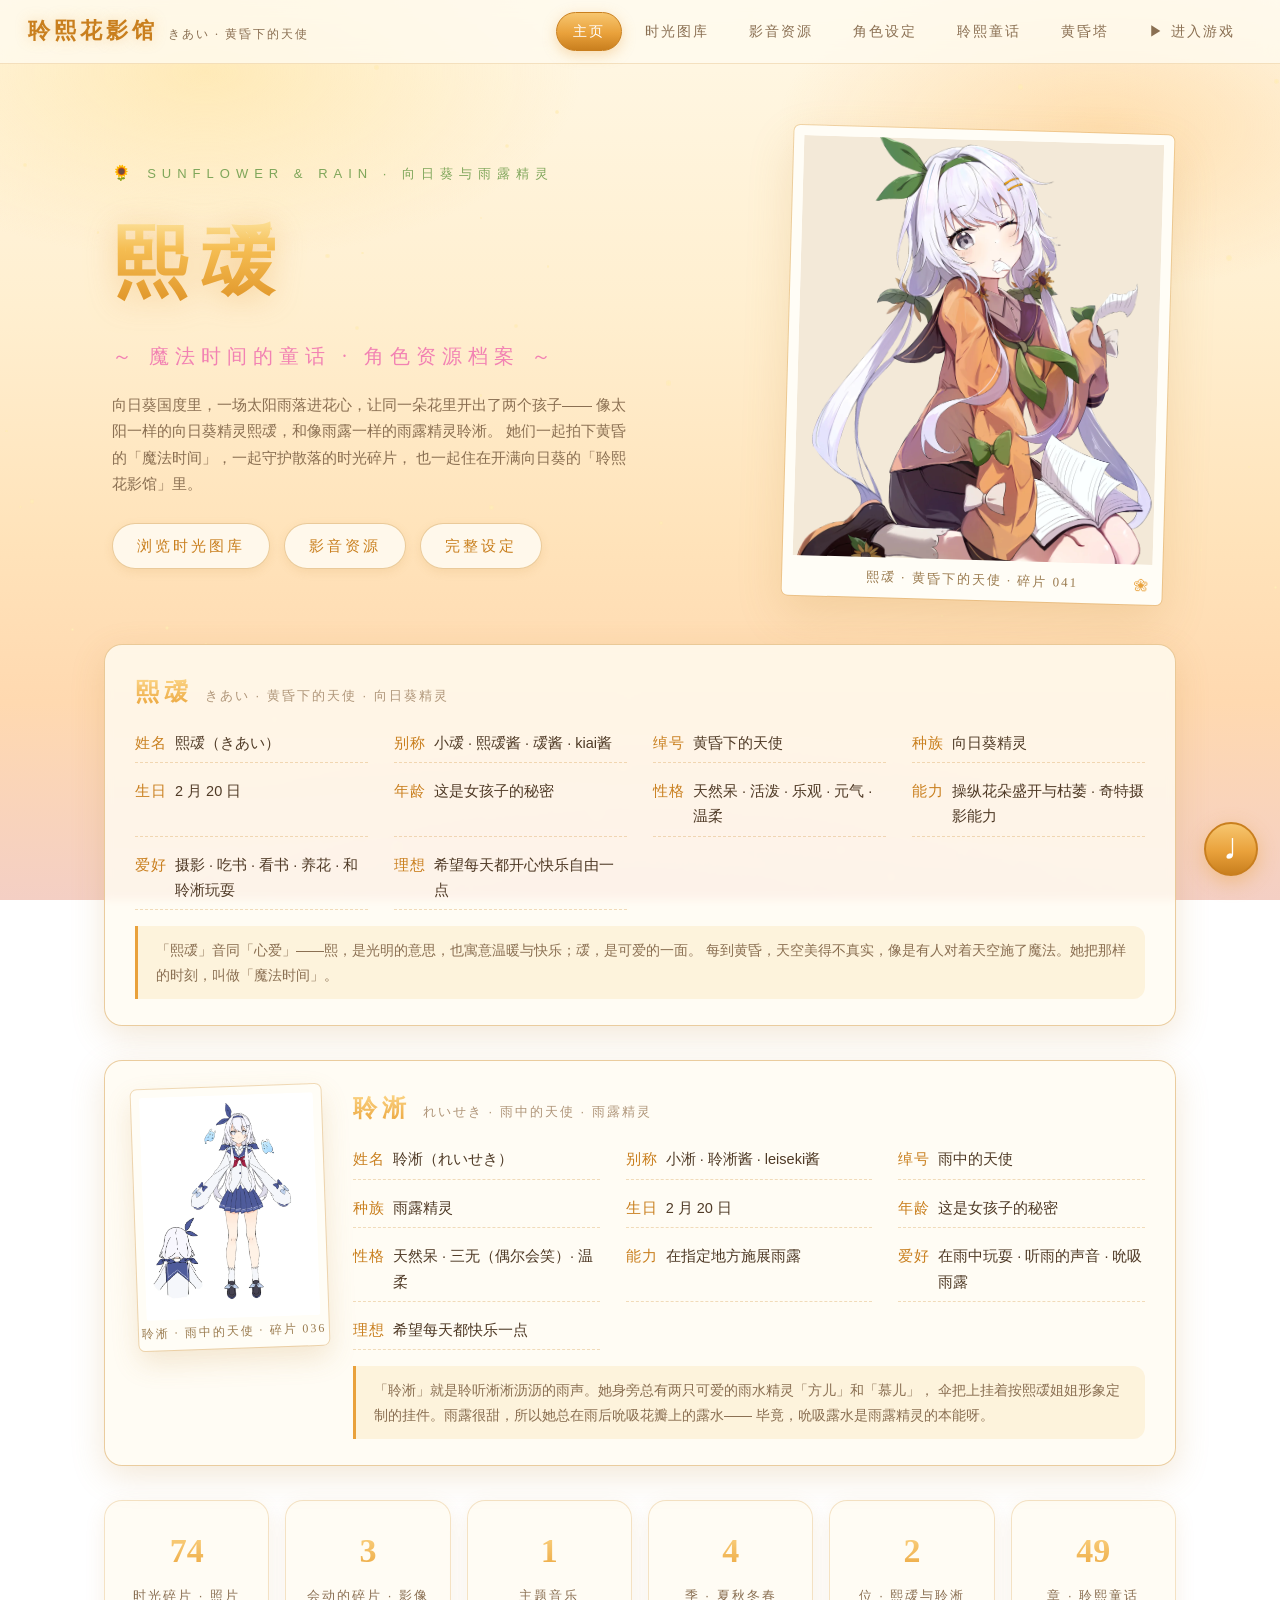
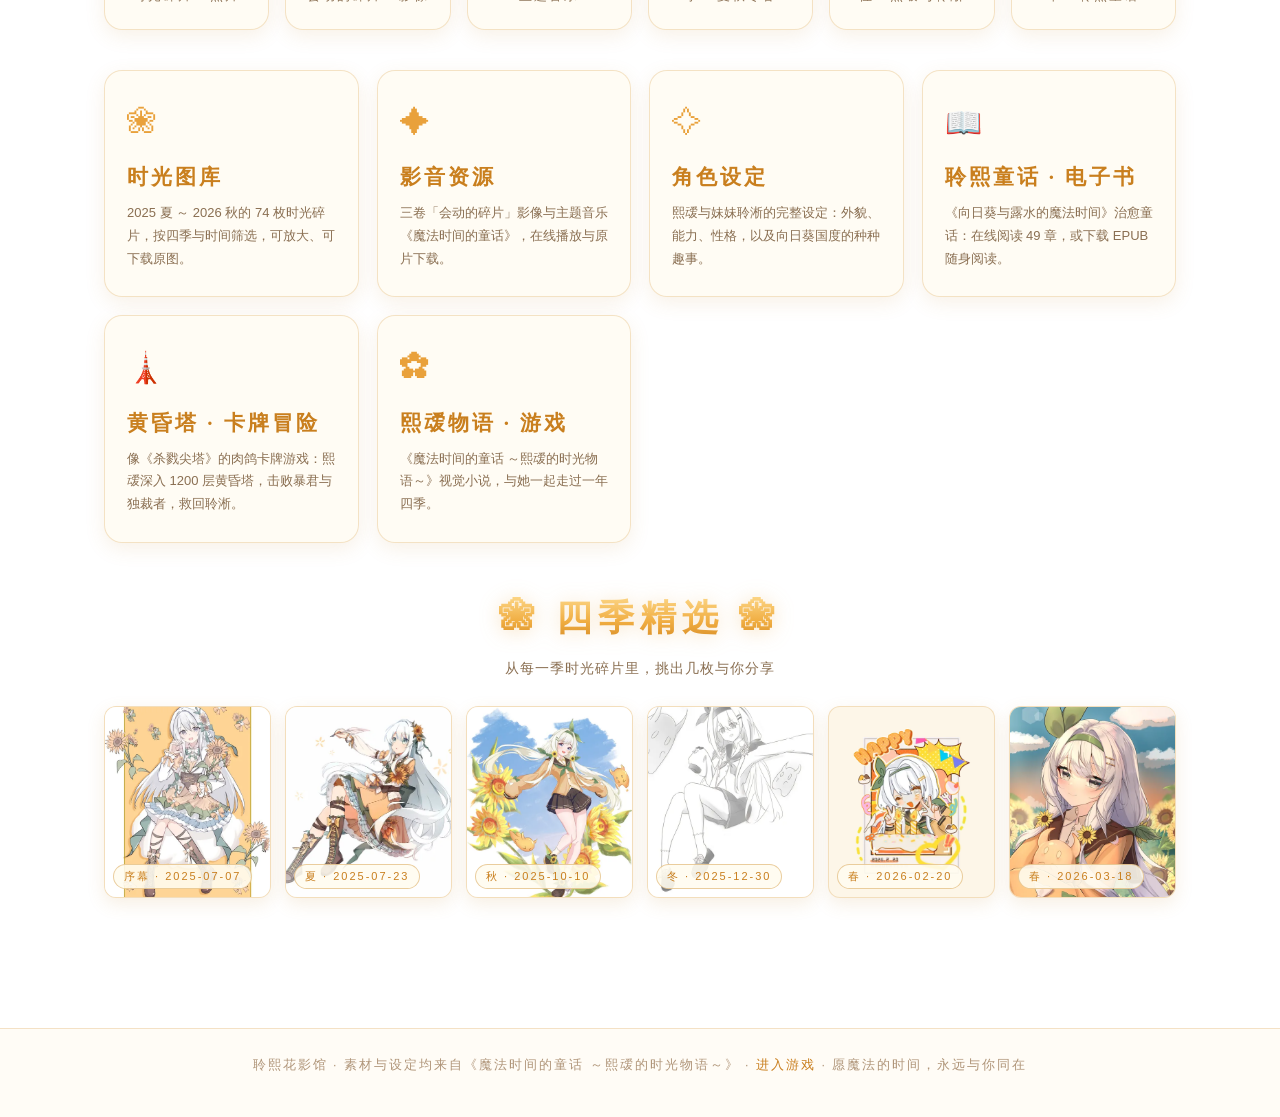
==== index.html @ dcd4e045 "聆熙花影馆 · 熙叆角色资源站（全量部署）" ====
<!DOCTYPE html>
<html lang="zh-CN">
<head>
<meta charset="UTF-8">
<meta name="viewport" content="width=device-width, initial-scale=1.0">
<title>聆熙花影馆 · 熙叆角色资源站</title>
<meta name="description" content="向日葵精灵「熙叆」的角色资源档案站：四季时光碎片图库、会动的碎片影像、主题音乐与完整角色设定。">
<link rel="stylesheet" href="css/style.css">
<script src="js/music.js"></script>
<meta name="keywords" content="熙叆,聆淅,向日葵精灵,雨露精灵,聆熙童话,魔法时间的童话,黄昏下的天使,雨中的天使,角色资源站,电子书">
<meta property="og:type" content="website">
<meta property="og:site_name" content="聆熙花影馆 · 熙叆角色资源站">
<meta property="og:title" content="聆熙花影馆 · 熙叆角色资源站 - 向日葵精灵的四季时光">
<meta property="og:description" content="向日葵精灵熙叆与雨露精灵聆淅的角色资源站：74枚时光碎片图库、会动的碎片影像、主题音乐、角色设定与《聆熙童话》电子书在线阅读。">
<meta property="og:image" content="preview/009.webp">
<meta name="theme-color" content="#e9a13b">
<link rel="icon" href="favicon.png" type="image/png">
<link rel="apple-touch-icon" href="apple-touch-icon.png">
<script type="application/ld+json">
{"@context":"https://schema.org","@type":"WebSite","name":"聆熙花影馆 · 熙叆角色资源站","description":"向日葵精灵熙叆与雨露精灵聆淅的角色资源站：74枚时光碎片图库、会动的碎片影像、主题音乐、角色设定与《聆熙童话》电子书在线阅读。","url":"https://bannianhua.github.io"}
</script>
</head>
<body>
<div id="stars"></div>

<header class="site-nav">
  <a class="brand" href="index.html">
    <span class="brand-name">聆熙花影馆</span>
    <span class="brand-sub">きあい · 黄昏下的天使</span>
  </a>
  <nav class="menu">
    <a href="index.html">主页</a>
    <a href="gallery.html">时光图库</a>
    <a href="media.html">影音资源</a>
    <a href="about.html">角色设定</a>
    <a href="read.html">聆熙童话</a>
    <a href="tower/index.html">黄昏塔</a>
    <a href="game/index.html" target="_blank" rel="noopener">▶ 进入游戏</a>
  </nav>
</header>

<main>
  <!-- ======== Hero ======== -->
  <section class="hero">
    <div class="hero-text">
      <p class="kicker">SUNFLOWER &amp; RAIN · 向日葵与雨露精灵</p>
      <h1>熙叆</h1>
      <p class="hero-sub">～ 魔法时间的童话 · 角色资源档案 ～</p>
      <p class="hero-desc">
        向日葵国度里，一场太阳雨落进花心，让同一朵花里开出了两个孩子——
        像太阳一样的向日葵精灵熙叆，和像雨露一样的雨露精灵聆淅。
        她们一起拍下黄昏的「魔法时间」，一起守护散落的时光碎片，
        也一起住在开满向日葵的「聆熙花影馆」里。
      </p>
      <div class="hero-actions">
        <a class="btn" href="gallery.html">浏览时光图库</a>
        <a class="btn" href="media.html">影音资源</a>
        <a class="btn" href="about.html">完整设定</a>
      </div>
    </div>
    <div class="hero-art">
      <figure class="frame">
        <img src="preview/041.webp" alt="熙叆 · 时光碎片 041" loading="eager">
        <figcaption>熙叆 · 黄昏下的天使 · 碎片 041</figcaption>
      </figure>
    </div>
  </section>

  <!-- ======== 角色资料卡：熙叆 ======== -->
  <section class="profile-card">
    <div class="card-head">
      <h3>熙叆</h3>
      <span>きあい · 黄昏下的天使 · 向日葵精灵</span>
    </div>
    <div class="profile-grid">
      <div class="row"><span class="k">姓名</span><span class="v">熙叆（きあい）</span></div>
      <div class="row"><span class="k">别称</span><span class="v">小叆 · 熙叆酱 · 叆酱 · kiai酱</span></div>
      <div class="row"><span class="k">绰号</span><span class="v">黄昏下的天使</span></div>
      <div class="row"><span class="k">种族</span><span class="v">向日葵精灵</span></div>
      <div class="row"><span class="k">生日</span><span class="v">2 月 20 日</span></div>
      <div class="row"><span class="k">年龄</span><span class="v">这是女孩子的秘密</span></div>
      <div class="row"><span class="k">性格</span><span class="v">天然呆 · 活泼 · 乐观 · 元气 · 温柔</span></div>
      <div class="row"><span class="k">能力</span><span class="v">操纵花朵盛开与枯萎 · 奇特摄影能力</span></div>
      <div class="row"><span class="k">爱好</span><span class="v">摄影 · 吃书 · 看书 · 养花 · 和聆淅玩耍</span></div>
      <div class="row"><span class="k">理想</span><span class="v">希望每天都开心快乐自由一点</span></div>
    </div>
    <p class="profile-quote">
      「熙叆」音同「心爱」——熙，是光明的意思，也寓意温暖与快乐；叆，是可爱的一面。
      每到黄昏，天空美得不真实，像是有人对着天空施了魔法。她把那样的时刻，叫做「魔法时间」。
    </p>
  </section>

  <!-- ======== 角色资料卡：聆淅 ======== -->
  <section class="profile-card with-photo">
    <div class="pc-photo">
      <figure class="mini-frame">
        <img src="preview/036.webp" alt="聆淅 · 时光碎片 036" loading="lazy">
        <figcaption>聆淅 · 雨中的天使 · 碎片 036</figcaption>
      </figure>
    </div>
    <div class="pc-body">
      <div class="card-head">
        <h3>聆淅</h3>
        <span>れいせき · 雨中的天使 · 雨露精灵</span>
      </div>
    <div class="profile-grid">
      <div class="row"><span class="k">姓名</span><span class="v">聆淅（れいせき）</span></div>
      <div class="row"><span class="k">别称</span><span class="v">小淅 · 聆淅酱 · leiseki酱</span></div>
      <div class="row"><span class="k">绰号</span><span class="v">雨中的天使</span></div>
      <div class="row"><span class="k">种族</span><span class="v">雨露精灵</span></div>
      <div class="row"><span class="k">生日</span><span class="v">2 月 20 日</span></div>
      <div class="row"><span class="k">年龄</span><span class="v">这是女孩子的秘密</span></div>
      <div class="row"><span class="k">性格</span><span class="v">天然呆 · 三无（偶尔会笑）· 温柔</span></div>
      <div class="row"><span class="k">能力</span><span class="v">在指定地方施展雨露</span></div>
      <div class="row"><span class="k">爱好</span><span class="v">在雨中玩耍 · 听雨的声音 · 吮吸雨露</span></div>
      <div class="row"><span class="k">理想</span><span class="v">希望每天都快乐一点</span></div>
    </div>
    <p class="profile-quote">
      「聆淅」就是聆听淅淅沥沥的雨声。她身旁总有两只可爱的雨水精灵「方儿」和「慕儿」，
      伞把上挂着按熙叆姐姐形象定制的挂件。雨露很甜，所以她总在雨后吮吸花瓣上的露水——
      毕竟，吮吸露水是雨露精灵的本能呀。
    </p>
    </div>
  </section>

  <!-- ======== 统计 ======== -->
  <section class="stats">
    <div class="stat"><b>74</b><span>时光碎片 · 照片</span></div>
    <div class="stat"><b>3</b><span>会动的碎片 · 影像</span></div>
    <div class="stat"><b>1</b><span>主题音乐</span></div>
    <div class="stat"><b>4</b><span>季 · 夏秋冬春</span></div>
    <div class="stat"><b>2</b><span>位 · 熙叆与聆淅</span></div>
    <div class="stat"><b>49</b><span>章 · 聆熙童话</span></div>
  </section>

  <!-- ======== 入口 ======== -->
  <section class="entry-grid">
    <a class="entry-card" href="gallery.html">
      <div class="ico">❀</div>
      <h3>时光图库</h3>
      <p>2025 夏 ～ 2026 秋的 74 枚时光碎片，按四季与时间筛选，可放大、可下载原图。</p>
    </a>
    <a class="entry-card" href="media.html">
      <div class="ico">✦</div>
      <h3>影音资源</h3>
      <p>三卷「会动的碎片」影像与主题音乐《魔法时间的童话》，在线播放与原片下载。</p>
    </a>
    <a class="entry-card" href="about.html">
      <div class="ico">✧</div>
      <h3>角色设定</h3>
      <p>熙叆与妹妹聆淅的完整设定：外貌、能力、性格，以及向日葵国度的种种趣事。</p>
    </a>
    <a class="entry-card" href="read.html">
      <div class="ico">📖</div>
      <h3>聆熙童话 · 电子书</h3>
      <p>《向日葵与露水的魔法时间》治愈童话：在线阅读 49 章，或下载 EPUB 随身阅读。</p>
    </a>
    <a class="entry-card" href="tower/index.html">
      <div class="ico">🗼</div>
      <h3>黄昏塔 · 卡牌冒险</h3>
      <p>像《杀戮尖塔》的肉鸽卡牌游戏：熙叆深入 1200 层黄昏塔，击败暴君与独裁者，救回聆淅。</p>
    </a>
    <a class="entry-card" href="game/index.html" target="_blank" rel="noopener">
      <div class="ico">✿</div>
      <h3>熙叆物语 · 游戏</h3>
      <p>《魔法时间的童话 ～熙叆的时光物语～》视觉小说，与她一起走过一年四季。</p>
    </a>
  </section>

  <!-- ======== 精选记忆 ======== -->
  <h2 class="section-title">四季精选</h2>
  <p class="section-sub">从每一季时光碎片里，挑出几枚与你分享</p>
  <div class="feature-grid" id="featured"></div>
</main>

<footer>
  聆熙花影馆 · 素材与设定均来自《魔法时间的童话 ～熙叆的时光物语～》 ·
  <a href="game/index.html" target="_blank" rel="noopener">进入游戏</a> · 愿魔法的时间，永远与你同在
</footer>

<script src="js/site.js"></script>
<script src="js/photos.js"></script>
<script>
(function () {
  // 各季节代表碎片：序幕 / 夏 / 秋 / 冬 / 春(生日) / 春
  var picks = [1, 9, 16, 34, 43, 50];
  var host = document.getElementById('featured');
  var html = '';
  picks.forEach(function (id) {
    var p = window.PHOTOS.find(function (x) { return x.id === id; });
    if (!p) return;
    html +=
      '<div class="feature-item" data-id="' + p.id + '" title="时光碎片 ' +
      String(p.id).padStart(3, '0') + ' · ' + p.date + ' · ' + p.seasonName + '">' +
      '<img src="' + p.thumb + '" alt="时光碎片 ' + p.id + '" loading="lazy">' +
      '<span class="tag">' + p.seasonName + ' · ' + p.date + '</span></div>';
  });
  host.innerHTML = html;
  // 点击跳转图库并定位到该碎片
  host.addEventListener('click', function (e) {
    var item = e.target.closest('.feature-item');
    if (item) location.href = 'gallery.html#p' + item.dataset.id;
  });
})();
</script>
</body>
</html>
---- css/style.css ----
/* ============================================================
   熙叆角色资源站 · 样式 v2 ——「黄昏魔法时间 · 向日葵」风
   依据角色设定（向日葵精灵 / 暖黄水手服 / 绿色发带 / 黄昏魔法时间）
   与素材照片色调（暖米色 · 明亮 · 低饱和）重新设计：
   奶油米白底 + 向日葵金 + 黄昏柔粉 + 叶绿点缀
   ============================================================ */

:root {
  --gold: #e9a13b;          /* 向日葵金 */
  --gold-deep: #c97f1e;     /* 深金 */
  --gold-soft: #f5c56f;     /* 浅金 */
  --pink: #f282b3;          /* 黄昏柔粉 */
  --leaf: #7fa65a;          /* 叶绿（呼应绿色发带） */
  --ink: #4f3a26;           /* 暖棕墨色 */
  --ink-dim: #8a6f52;       /* 次级文字 */
  --ink-faint: #b0967a;     /* 弱文字 */
  --card: #fffdf7;          /* 卡片奶油底 */
  --card-soft: rgba(255, 252, 242, 0.82);
  --line: rgba(214, 158, 74, 0.5);        /* 金色描边 */
  --line-soft: rgba(214, 158, 74, 0.28);  /* 弱描边 */
  --shadow-warm: rgba(196, 140, 60, 0.20);
  --bg: linear-gradient(180deg,
        #fff8e6 0%, #ffefd0 34%, #ffe3ba 60%, #ffd9b0 78%, #f4cfc4 100%);
}

* { margin: 0; padding: 0; box-sizing: border-box; }

html { scroll-behavior: smooth; }

body {
  min-height: 100vh;
  background: var(--bg);
  background-attachment: fixed;
  color: var(--ink);
  font-family: "Microsoft YaHei", "PingFang SC", "Hiragino Sans GB", sans-serif;
  line-height: 1.75;
}

/* ---------- 黄昏光晕 + 飘落的花瓣与光尘 ---------- */
body::before {
  content: '';
  position: fixed; inset: 0; z-index: 0; pointer-events: none;
  background:
    radial-gradient(ellipse 42% 30% at 16% 8%, rgba(255, 224, 150, 0.55), transparent 70%),
    radial-gradient(ellipse 36% 26% at 86% 14%, rgba(255, 196, 120, 0.45), transparent 70%),
    radial-gradient(ellipse 55% 34% at 50% 104%, rgba(244, 180, 200, 0.35), transparent 72%);
}
#stars {
  position: fixed; inset: 0; z-index: 1; pointer-events: none;
  overflow: hidden;
}
/* 光尘：黄昏里漂浮的细小金色光点 */
#stars .dust {
  position: absolute;
  border-radius: 50%;
  background: radial-gradient(circle, #ffedb8, rgba(255, 214, 130, 0.1));
  animation: dustFloat var(--dur, 12s) ease-in-out infinite;
}
@keyframes dustFloat {
  0%, 100% { transform: translateY(0) scale(1); opacity: 0.15; }
  50%      { transform: translateY(-70px) scale(1.25); opacity: 0.75; }
}
/* 花瓣：飘落的向日葵花瓣 */
#stars .petal {
  position: absolute;
  top: -24px;
  width: 13px; height: 20px;
  border-radius: 62% 38% 58% 42%;
  background: linear-gradient(135deg, #ffdd85 10%, #f5b845 60%, #e89c2e 100%);
  box-shadow: inset -2px -2px 4px rgba(190, 120, 30, 0.35);
  opacity: 0.9;
  animation: petalFall var(--dur, 13s) linear infinite;
}
@keyframes petalFall {
  0%   { transform: translate(0, -4vh) rotate(0deg); }
  25%  { transform: translate(16px, 26vh) rotate(95deg); }
  50%  { transform: translate(-12px, 52vh) rotate(185deg); }
  75%  { transform: translate(14px, 78vh) rotate(275deg); }
  100% { transform: translate(0, 106vh) rotate(360deg); }
}

/* ---------- 顶栏导航 ---------- */
header.site-nav {
  position: sticky; top: 0; z-index: 50;
  display: flex; align-items: center; justify-content: space-between;
  padding: 12px 28px;
  background: rgba(255, 250, 238, 0.82);
  backdrop-filter: blur(10px);
  border-bottom: 1px solid var(--line-soft);
}
.brand {
  display: flex; align-items: baseline; gap: 10px;
  font-family: "STKaiti", "KaiTi", "SimSun", serif;
  text-decoration: none;
}
.brand .brand-name {
  font-size: 22px; font-weight: 700; letter-spacing: 4px;
  color: var(--gold-deep);
  text-shadow: 0 0 14px rgba(233, 161, 59, 0.35);
}
.brand .brand-sub { font-size: 12px; color: var(--ink-dim); letter-spacing: 2px; }
nav.menu { display: flex; gap: 6px; flex-wrap: wrap; }
nav.menu a {
  padding: 6px 16px;
  font-size: 14px; letter-spacing: 2px;
  color: var(--ink-dim);
  text-decoration: none;
  border: 1px solid transparent;
  border-radius: 999px;
  transition: all 0.18s ease;
}
nav.menu a:hover { color: var(--gold-deep); border-color: var(--line); }
nav.menu a.active {
  color: #fff;
  background: linear-gradient(180deg, #f7c66f, var(--gold) 55%, var(--gold-deep));
  border-color: var(--gold-deep);
  box-shadow: 0 4px 14px rgba(233, 161, 59, 0.35);
}

/* ---------- 通用容器 ---------- */
main {
  position: relative; z-index: 5;
  max-width: 1120px;
  margin: 0 auto;
  padding: 36px 24px 90px;
}
.section-title {
  font-family: "STKaiti", "KaiTi", "SimSun", serif;
  font-size: clamp(26px, 4vw, 36px);
  font-weight: 700;
  letter-spacing: 6px;
  text-align: center;
  margin-bottom: 6px;
  background: linear-gradient(180deg, #ffdf96 5%, #f0ad41 55%, #cf8320 95%);
  -webkit-background-clip: text;
  background-clip: text;
  -webkit-text-fill-color: transparent;
  filter: drop-shadow(0 2px 10px rgba(233, 161, 59, 0.3));
}
.section-title::before { content: '❀ '; }
.section-title::after { content: ' ❀'; }
.section-sub {
  text-align: center; color: var(--ink-dim); font-size: 14px;
  margin-bottom: 26px; letter-spacing: 1px;
}

/* ---------- 按钮 ---------- */
.btn {
  display: inline-block;
  padding: 9px 24px;
  font-size: 15px;
  font-family: inherit;
  color: var(--gold-deep);
  background: rgba(255, 252, 244, 0.85);
  border: 1px solid var(--line);
  border-radius: 999px;
  cursor: pointer;
  text-decoration: none;
  letter-spacing: 3px;
  transition: all 0.18s ease;
  box-shadow: 0 3px 10px rgba(196, 140, 60, 0.14);
}
.btn:hover {
  color: #fff;
  background: linear-gradient(180deg, #f7c66f, var(--gold) 55%, var(--gold-deep));
  border-color: var(--gold-deep);
  box-shadow: 0 6px 18px rgba(233, 161, 59, 0.4);
  transform: translateY(-1px);
}
.btn.small { padding: 5px 14px; font-size: 13px; letter-spacing: 1px; }

/* ---------- 首页 Hero ---------- */
.hero {
  display: flex; align-items: center; gap: 44px;
  padding: 30px 8px 44px;
}
.hero-text { flex: 1.15; min-width: 300px; }
.hero-text .kicker {
  font-size: 13px; letter-spacing: 6px; color: var(--leaf); margin-bottom: 10px;
}
.hero-text .kicker::before { content: '🌻 '; font-size: 15px; }
.hero-text h1 {
  font-family: "STKaiti", "KaiTi", "SimSun", serif;
  font-size: clamp(44px, 7vw, 76px);
  font-weight: 700;
  letter-spacing: 12px;
  background: linear-gradient(180deg, #fff0b8 8%, #f5bd52 40%, #e0962a 80%, #c97f1e 100%);
  -webkit-background-clip: text;
  background-clip: text;
  -webkit-text-fill-color: transparent;
  filter: drop-shadow(0 4px 16px rgba(233, 161, 59, 0.4));
  animation: sunGlow 3.6s ease-in-out infinite;
}
@keyframes sunGlow {
  0%, 100% { filter: drop-shadow(0 4px 10px rgba(233,161,59,0.28)); }
  50%      { filter: drop-shadow(0 4px 26px rgba(233,161,59,0.55)); }
}
.hero-text .hero-sub {
  margin-top: 10px;
  font-family: "STKaiti", "KaiTi", "SimSun", serif;
  font-size: clamp(14px, 2vw, 20px);
  color: var(--pink); letter-spacing: 6px;
}
.hero-text .hero-desc {
  margin-top: 18px; color: var(--ink-dim); font-size: 15px; max-width: 520px;
}
.hero-actions { margin-top: 26px; display: flex; gap: 14px; flex-wrap: wrap; }
.hero-art {
  flex: 0.85; min-width: 260px; max-width: 380px;
  position: relative;
}
/* 拍立得相框：呼应「摄影能力」的设定 */
.hero-art .frame {
  background: #fffdf6;
  padding: 10px 10px 40px;
  border-radius: 6px;
  box-shadow: 0 18px 46px var(--shadow-warm), 0 0 0 1px rgba(214, 158, 74, 0.35);
  transform: rotate(1.6deg);
  transition: transform 0.5s ease;
}
.hero-art .frame:hover { transform: rotate(0deg) scale(1.02); }
.hero-art img {
  width: 100%; max-height: 420px;
  object-fit: cover; display: block;
  background: #f3e9d8;
}
.hero-art .frame figcaption {
  position: absolute; bottom: 8px; left: 0; right: 0;
  text-align: center;
  font-family: "STKaiti", "KaiTi", "SimSun", serif;
  font-size: 13px; color: #9a7b4f; letter-spacing: 2px;
}
/* 相框角落的小花装饰 */
.hero-art .frame::after {
  content: '❀';
  position: absolute; bottom: 6px; right: 14px;
  color: #e9a13b; font-size: 14px;
}

/* ---------- 资料卡 ---------- */
.profile-card {
  background: var(--card-soft);
  border: 1px solid var(--line);
  border-radius: 18px;
  padding: 26px 30px;
  margin-bottom: 34px;
  box-shadow: 0 10px 34px var(--shadow-warm);
  backdrop-filter: blur(4px);
}
.profile-grid {
  display: grid;
  grid-template-columns: repeat(auto-fit, minmax(200px, 1fr));
  gap: 10px 26px;
}
.profile-grid .row {
  display: flex; gap: 8px; align-items: baseline;
  font-size: 14.5px;
  border-bottom: 1px dashed rgba(214, 158, 74, 0.35);
  padding: 6px 0;
}
.profile-grid .row .k { color: var(--gold-deep); white-space: nowrap; letter-spacing: 1px; }
.profile-grid .row .v { color: var(--ink); }
.profile-quote {
  margin-top: 16px; padding: 12px 18px;
  border-left: 3px solid var(--gold);
  background: rgba(245, 197, 111, 0.18);
  border-radius: 0 12px 12px 0;
  color: var(--ink-dim); font-size: 14px;
}

/* ---------- 统计条 ---------- */
.stats {
  display: grid;
  grid-template-columns: repeat(auto-fit, minmax(150px, 1fr));
  gap: 16px;
  margin: 30px 0 40px;
}
.stats .stat {
  text-align: center;
  padding: 20px 10px;
  background: var(--card-soft);
  border: 1px solid var(--line-soft);
  border-radius: 18px;
  box-shadow: 0 6px 20px rgba(196, 140, 60, 0.12);
}
.stats .stat b {
  display: block;
  font-family: "STKaiti", "KaiTi", "SimSun", serif;
  font-size: 34px;
  background: linear-gradient(180deg, #ffdf96, #e89c2e);
  -webkit-background-clip: text;
  background-clip: text;
  -webkit-text-fill-color: transparent;
}
.stats .stat span { font-size: 13px; color: var(--ink-dim); letter-spacing: 2px; }

/* ---------- 入口卡片 ---------- */
.entry-grid {
  display: grid;
  grid-template-columns: repeat(auto-fit, minmax(220px, 1fr));
  gap: 18px;
  margin-bottom: 44px;
}
.entry-card {
  display: block;
  text-decoration: none;
  padding: 26px 22px;
  background: var(--card-soft);
  border: 1px solid var(--line-soft);
  border-radius: 18px;
  box-shadow: 0 6px 20px rgba(196, 140, 60, 0.12);
  transition: all 0.22s ease;
}
.entry-card:hover {
  transform: translateY(-4px);
  border-color: var(--line);
  box-shadow: 0 14px 34px var(--shadow-warm);
}
.entry-card .ico {
  font-family: "STKaiti", "KaiTi", serif;
  font-size: 30px; color: var(--gold); letter-spacing: 2px;
}
.entry-card h3 {
  margin: 10px 0 6px;
  font-family: "STKaiti", "KaiTi", "SimSun", serif;
  font-size: 21px; color: var(--gold-deep); letter-spacing: 3px;
}
.entry-card p { font-size: 13px; color: var(--ink-dim); }

/* ---------- 精选记忆 ---------- */
.feature-grid {
  display: grid;
  grid-template-columns: repeat(auto-fit, minmax(150px, 1fr));
  gap: 14px;
  margin-bottom: 40px;
}
.feature-item {
  position: relative;
  border-radius: 12px;
  overflow: hidden;
  background: #fdf6e8;
  border: 1px solid var(--line-soft);
  aspect-ratio: 1 / 1.15;
  cursor: pointer;
  box-shadow: 0 6px 18px rgba(196, 140, 60, 0.14);
  transition: transform 0.2s ease, box-shadow 0.2s ease;
}
.feature-item:hover { transform: translateY(-3px); box-shadow: 0 12px 28px var(--shadow-warm); }
.feature-item img { width: 100%; height: 100%; object-fit: cover; display: block; }
.feature-item .tag {
  position: absolute; left: 8px; bottom: 8px;
  font-size: 11px; letter-spacing: 2px;
  color: var(--gold-deep);
  background: rgba(255, 252, 240, 0.88);
  padding: 2px 10px;
  border-radius: 999px;
  border: 1px solid var(--line);
}

/* ---------- 图库筛选 ---------- */
.filters {
  display: flex; justify-content: center; gap: 10px;
  flex-wrap: wrap; margin-bottom: 24px;
}
.filters button {
  padding: 7px 20px;
  font-size: 14px; letter-spacing: 3px;
  font-family: inherit;
  color: var(--ink-dim);
  background: rgba(255, 252, 244, 0.8);
  border: 1px solid var(--line-soft);
  border-radius: 999px;
  cursor: pointer;
  transition: all 0.18s ease;
}
.filters button:hover { color: var(--gold-deep); border-color: var(--line); }
.filters button.active {
  color: #fff;
  background: linear-gradient(180deg, #f7c66f, var(--gold) 55%, var(--gold-deep));
  border-color: var(--gold-deep);
  font-weight: 700;
  box-shadow: 0 4px 14px rgba(233, 161, 59, 0.35);
}
.gallery-grid {
  display: grid;
  grid-template-columns: repeat(auto-fill, minmax(168px, 1fr));
  gap: 14px;
}
.photo-card {
  position: relative;
  border-radius: 12px;
  overflow: hidden;
  background: #fdf6e8;
  border: 1px solid var(--line-soft);
  aspect-ratio: 1 / 1.18;
  cursor: zoom-in;
  box-shadow: 0 6px 18px rgba(196, 140, 60, 0.14);
  transition: transform 0.2s ease, box-shadow 0.2s ease;
}
.photo-card:hover { transform: translateY(-3px) scale(1.01); box-shadow: 0 12px 30px var(--shadow-warm); }
.photo-card img { width: 100%; height: 100%; object-fit: cover; display: block; }
.photo-card .meta {
  position: absolute; left: 0; right: 0; bottom: 0;
  display: flex; justify-content: space-between; align-items: center;
  padding: 18px 10px 8px;
  background: linear-gradient(transparent, rgba(201, 127, 30, 0.75));
  font-size: 11.5px; color: #fff8e8; letter-spacing: 1px;
}
.photo-card .meta .no { color: #ffe9ad; font-family: "STKaiti", "KaiTi", serif; }
.gallery-empty { text-align: center; color: var(--ink-faint); padding: 40px 0; }
.gallery-note {
  margin-top: 22px; text-align: center; font-size: 12.5px; color: var(--ink-faint);
}

/* ---------- 灯箱 ---------- */
#lightbox {
  position: fixed; inset: 0; z-index: 100;
  display: none;
  align-items: center; justify-content: center;
  background: rgba(96, 62, 28, 0.88);
  backdrop-filter: blur(6px);
}
#lightbox.open { display: flex; animation: fadeIn 0.25s ease both; }
@keyframes fadeIn { from { opacity: 0; } to { opacity: 1; } }
#lightbox .lb-box {
  max-width: min(92vw, 1500px);
  max-height: 86vh;
  display: flex; flex-direction: column; align-items: center;
}
#lightbox img {
  max-width: 92vw; max-height: 74vh;
  object-fit: contain;
  border-radius: 8px;
  box-shadow: 0 20px 60px rgba(60, 36, 12, 0.55), 0 0 0 1px rgba(255, 224, 150, 0.4);
}
#lightbox .lb-info {
  margin-top: 14px;
  display: flex; align-items: center; gap: 16px; flex-wrap: wrap; justify-content: center;
  color: #ffe9c2; font-size: 14px;
}
#lightbox .lb-info b { color: #ffe9ad; font-weight: 700; }
#lightbox .lb-close {
  position: absolute; top: 22px; right: 30px;
  font-size: 30px; color: #ffe9c2;
  background: none; border: none; cursor: pointer;
  transition: color 0.15s ease;
}
#lightbox .lb-close:hover { color: #ffd9a0; }
#lightbox .lb-nav {
  position: absolute; top: 50%; transform: translateY(-50%);
  font-size: 40px; color: #ffe9c2;
  background: none; border: none; cursor: pointer;
  padding: 10px 18px;
  transition: color 0.15s ease;
}
#lightbox .lb-nav:hover { color: #ffedb8; }
#lightbox .lb-prev { left: 14px; }
#lightbox .lb-next { right: 14px; }

/* ---------- 影音区 ---------- */
.video-card {
  background: var(--card-soft);
  border: 1px solid var(--line);
  border-radius: 18px;
  padding: 20px;
  margin-bottom: 24px;
  box-shadow: 0 8px 26px var(--shadow-warm);
}
.video-card video, .video-card audio { width: 100%; border-radius: 10px; background: #2a1d10; }
.video-card .vc-head {
  display: flex; justify-content: space-between; align-items: baseline;
  margin-bottom: 12px; flex-wrap: wrap; gap: 8px;
}
.video-card h3 {
  font-family: "STKaiti", "KaiTi", "SimSun", serif;
  font-size: 20px; color: var(--gold-deep); letter-spacing: 3px;
}
.video-card .vc-date { font-size: 12.5px; color: var(--ink-faint); letter-spacing: 1px; }
.video-card .vc-actions { margin-top: 12px; display: flex; gap: 10px; flex-wrap: wrap; }
.video-card .vc-note { margin-top: 10px; font-size: 12.5px; color: var(--ink-faint); }
.audio-card {
  background: var(--card-soft);
  border: 1px solid var(--line);
  border-radius: 18px;
  padding: 22px;
  display: flex; flex-direction: column; gap: 12px;
  box-shadow: 0 8px 26px var(--shadow-warm);
}
.audio-card .ac-head { display: flex; justify-content: space-between; align-items: baseline; flex-wrap: wrap; gap: 8px; }
.audio-card h3 {
  font-family: "STKaiti", "KaiTi", "SimSun", serif;
  font-size: 20px; color: var(--gold-deep); letter-spacing: 3px;
}
.audio-card .ac-actions { display: flex; gap: 10px; flex-wrap: wrap; }

/* ---------- 设定页 ---------- */
.chara-section { margin-bottom: 40px; }
.chara-card {
  background: var(--card-soft);
  border: 1px solid var(--line);
  border-radius: 20px;
  padding: 30px 34px;
  margin-bottom: 26px;
  box-shadow: 0 10px 34px var(--shadow-warm);
  backdrop-filter: blur(4px);
}
.chara-card .cc-head {
  display: flex; align-items: baseline; gap: 14px; flex-wrap: wrap;
  margin-bottom: 6px;
}
.chara-card .cc-head h2 {
  font-family: "STKaiti", "KaiTi", "SimSun", serif;
  font-size: 30px; letter-spacing: 6px;
  background: linear-gradient(180deg, #ffdf96, #e89c2e);
  -webkit-background-clip: text;
  background-clip: text;
  -webkit-text-fill-color: transparent;
}
.chara-card .cc-head .jp { color: var(--pink); font-size: 14px; letter-spacing: 3px; }
.chara-card .cc-head .aka { color: var(--ink-faint); font-size: 13px; }
.chara-card .cc-intro { margin-bottom: 18px; color: var(--ink-dim); font-size: 14.5px; }
.attr-table { width: 100%; border-collapse: collapse; margin-bottom: 18px; }
.attr-table td {
  padding: 8px 12px;
  border-bottom: 1px dashed rgba(214, 158, 74, 0.3);
  font-size: 14.5px; vertical-align: top;
}
.attr-table td.k {
  width: 96px; color: var(--gold-deep); white-space: nowrap;
  letter-spacing: 2px;
}
.story-block { margin-top: 6px; }
.story-block h4 {
  font-family: "STKaiti", "KaiTi", "SimSun", serif;
  font-size: 17px; color: var(--pink); letter-spacing: 3px;
  margin: 18px 0 8px;
}
.story-block h4::before { content: '✿ '; }
.story-block p { font-size: 14.5px; color: var(--ink-dim); margin-bottom: 10px; }

/* ---------- 资料卡小标题（主页角色卡） ---------- */
.profile-card .card-head {
  display: flex; align-items: baseline; gap: 12px; flex-wrap: wrap;
  margin-bottom: 12px;
}
.profile-card .card-head h3 {
  font-family: "STKaiti", "KaiTi", "SimSun", serif;
  font-size: 24px; letter-spacing: 5px;
  background: linear-gradient(180deg, #ffdf96, #e89c2e);
  -webkit-background-clip: text;
  background-clip: text;
  -webkit-text-fill-color: transparent;
}
.profile-card .card-head span { font-size: 13px; color: var(--ink-faint); letter-spacing: 2px; }

/* 带照片的资料卡（左图右文） */
.profile-card.with-photo {
  display: flex; gap: 28px; align-items: flex-start;
}
.profile-card .pc-photo { flex: 0 0 190px; }
.pc-photo .mini-frame {
  position: relative;
  background: #fffdf6;
  padding: 8px 8px 30px;
  border-radius: 6px;
  box-shadow: 0 12px 28px var(--shadow-warm), 0 0 0 1px rgba(214, 158, 74, 0.35);
  transform: rotate(-2deg);
  transition: transform 0.4s ease;
}
.pc-photo .mini-frame:hover { transform: rotate(0deg) scale(1.02); }
.pc-photo img {
  width: 100%; max-height: 300px;
  object-fit: cover; display: block;
  border-radius: 3px;
  background: #f3e9d8;
}
.pc-photo figcaption {
  position: absolute; left: 0; right: 0; bottom: 6px;
  text-align: center;
  font-family: "STKaiti", "KaiTi", "SimSun", serif;
  font-size: 12px; color: #9a7b4f; letter-spacing: 2px;
}
.profile-card .pc-body { flex: 1; min-width: 0; }

/* ---------- 书籍信息卡（聆熙童话） ---------- */
.book-card {
  display: flex; gap: 26px; align-items: flex-start;
  background: var(--card-soft);
  border: 1px solid var(--line);
  border-radius: 20px;
  padding: 26px 30px;
  margin-bottom: 30px;
  box-shadow: 0 10px 34px var(--shadow-warm);
  backdrop-filter: blur(4px);
}
.book-cover {
  flex: 0 0 190px;
  aspect-ratio: 3 / 4.2;
  background: linear-gradient(160deg, #ffdf9a 0%, #f2b33d 45%, #d98a1f 100%);
  border-radius: 10px;
  padding: 22px 16px;
  display: flex; flex-direction: column; justify-content: space-between;
  box-shadow: 0 12px 30px rgba(196, 140, 60, 0.35), inset 0 0 0 3px rgba(255, 255, 255, 0.25);
  color: #5c3a10;
}
.book-cover .bc-title {
  font-family: "STKaiti", "KaiTi", "SimSun", serif;
  font-size: 30px; font-weight: 700; letter-spacing: 8px;
  color: #fff8e6;
  text-shadow: 0 2px 10px rgba(160, 90, 10, 0.55);
}
.book-cover .bc-sub {
  font-family: "STKaiti", "KaiTi", "SimSun", serif;
  font-size: 15px; line-height: 1.8; letter-spacing: 3px;
  color: #7a4f14;
}
.book-cover .bc-emoji { font-size: 20px; letter-spacing: 6px; }
.book-info { flex: 1; min-width: 260px; }
.book-info h3 {
  font-family: "STKaiti", "KaiTi", "SimSun", serif;
  font-size: 22px; color: var(--gold-deep); letter-spacing: 3px;
  margin-bottom: 4px;
}
.book-info .book-meta { font-size: 13px; color: var(--ink-faint); margin-bottom: 12px; }
.book-intro p { font-size: 14.5px; color: var(--ink-dim); margin-bottom: 10px; }
.book-download { display: flex; gap: 10px; flex-wrap: wrap; margin-top: 14px; }
.book-note { margin-top: 10px; font-size: 12.5px; color: var(--ink-faint); }

/* ---------- 在线阅读器 ---------- */
.reader {
  display: flex; gap: 18px; align-items: flex-start;
}
.reader-side {
  flex: 0 0 250px;
  max-height: 72vh;
  overflow-y: auto;
  background: var(--card-soft);
  border: 1px solid var(--line);
  border-radius: 16px;
  padding: 14px;
  box-shadow: 0 8px 26px var(--shadow-warm);
  position: sticky; top: 90px;
}
.rs-head {
  display: flex; justify-content: space-between; align-items: center;
  margin-bottom: 10px;
}
.rs-head span {
  font-family: "STKaiti", "KaiTi", "SimSun", serif;
  font-size: 17px; letter-spacing: 4px; color: var(--gold-deep);
}
#btn-close-side { display: none; }
.cl-group {
  font-size: 12px; letter-spacing: 3px; color: var(--ink-faint);
  margin: 12px 4px 6px; padding-bottom: 4px;
  border-bottom: 1px dashed var(--line-soft);
}
.chap-list a {
  display: block;
  padding: 7px 10px;
  font-size: 13.5px;
  color: var(--ink-dim);
  text-decoration: none;
  border-radius: 8px;
  transition: all 0.15s ease;
}
.chap-list a:hover { background: rgba(245, 197, 111, 0.25); color: var(--gold-deep); }
.chap-list a.active {
  background: linear-gradient(180deg, #f7c66f, var(--gold) 60%, var(--gold-deep));
  color: #fff;
  font-weight: 700;
}
.reader-main { flex: 1; min-width: 0; }
.reader-bar {
  display: flex; align-items: center; gap: 8px; flex-wrap: wrap;
  margin-bottom: 14px;
}
.reader-bar .rb-pos { font-size: 13px; color: var(--ink-faint); letter-spacing: 1px; margin: 0 6px; }
.reader-bar .rb-tools { margin-left: auto; display: flex; gap: 8px; }
.reader-content {
  background: var(--card);
  border: 1px solid var(--line-soft);
  border-radius: 16px;
  padding: 40px 46px 60px;
  min-height: 60vh;
  font-size: 18px;
  box-shadow: 0 10px 34px var(--shadow-warm);
}
.reader-content .rc-title {
  font-family: "STKaiti", "KaiTi", "SimSun", serif;
  font-size: 28px; letter-spacing: 5px;
  color: var(--gold-deep);
  text-align: center;
  margin-bottom: 26px;
  padding-bottom: 16px;
  border-bottom: 1px dashed var(--line-soft);
}
.reader-content .rc-body p {
  text-indent: 2em;
  color: var(--ink);
  line-height: 2.05;
  margin-bottom: 0.9em;
}
.reader-content .rc-body h2 {
  font-family: "STKaiti", "KaiTi", "SimSun", serif;
  font-size: 22px; color: var(--gold-deep); text-align: center;
  letter-spacing: 4px; margin: 26px 0 14px;
}
.reader-content .rc-body em { color: var(--pink); font-style: normal; }
.reader-content .rc-body strong { color: var(--gold-deep); }
/* 封面页与全书完（居中排版） */
.reader-content .rc-cover { text-align: center; padding-top: 26px; }
.reader-content .rc-cover h2 {
  font-size: 44px; letter-spacing: 12px;
  background: linear-gradient(180deg, #ffdf96, #e89c2e);
  -webkit-background-clip: text;
  background-clip: text;
  -webkit-text-fill-color: transparent;
  margin-bottom: 10px;
}
.reader-content .rc-cover p { text-indent: 0; color: var(--ink-dim); letter-spacing: 2px; margin-bottom: 6px; }
.reader-content .rc-colophon { text-align: center; padding-top: 30px; }
.reader-content .rc-colophon p { text-indent: 0; color: var(--ink-dim); margin-bottom: 14px; }
.reader-content .rc-colophon p:first-child { color: var(--gold-deep); font-size: 1.1em; }
.reader-foot {
  display: flex; justify-content: center; gap: 12px;
  margin-top: 16px;
}

/* ---------- 全站背景音乐悬浮按钮 ---------- */
#bgm-float {
  position: fixed; right: 22px; bottom: 24px; z-index: 200;
  width: 54px; height: 54px;
  border-radius: 50%;
  border: 2px solid var(--gold-deep);
  background: linear-gradient(180deg, #f7c66f, var(--gold) 55%, var(--gold-deep));
  color: #fff;
  font-size: 24px;
  font-family: "STKaiti", "KaiTi", serif;
  box-shadow: 0 6px 20px rgba(233, 161, 59, 0.45);
  cursor: pointer;
  display: flex; align-items: center; justify-content: center;
  transition: transform 0.15s ease;
  user-select: none;
}
#bgm-float:hover { transform: scale(1.08); }
#bgm-float.playing {
  animation: bgmPulse 1.8s ease-out infinite;
}
@keyframes bgmPulse {
  0%   { box-shadow: 0 0 0 0 rgba(233, 161, 59, 0.55); }
  100% { box-shadow: 0 0 0 20px rgba(233, 161, 59, 0); }
}
/* 未播放时：呼吸光晕提示 */
#bgm-float:not(.playing) {
  animation: bgmHint 1.6s ease-in-out infinite;
}
@keyframes bgmHint {
  0%, 100% { box-shadow: 0 6px 20px rgba(233, 161, 59, 0.4); }
  50%      { box-shadow: 0 6px 28px rgba(233, 161, 59, 0.9); }
}

/* ---------- 页脚 ---------- */
footer {
  position: relative; z-index: 5;
  text-align: center;
  padding: 26px 20px 40px;
  color: var(--ink-faint);
  font-size: 12.5px;
  letter-spacing: 2px;
  border-top: 1px solid var(--line-soft);
  background: rgba(255, 250, 238, 0.5);
}
footer a { color: var(--gold-deep); text-decoration: none; }
footer a:hover { color: var(--gold); }

/* ---------- 响应式 ---------- */
@media (max-width: 760px) {
  header.site-nav { flex-direction: column; gap: 10px; padding: 12px 14px; }
  .hero { flex-direction: column-reverse; gap: 26px; }
  .hero-art { max-width: 300px; }
  main { padding: 24px 14px 70px; }
  .chara-card { padding: 20px 18px; }
  .book-card { flex-direction: column; padding: 20px 18px; }
  .book-cover { flex: 0 0 auto; width: 170px; align-self: center; }
  .profile-card.with-photo { flex-direction: column; align-items: center; }
  .profile-card .pc-photo { flex: 0 0 auto; width: 180px; }
  .reader { flex-direction: column; }
  .reader-side {
    position: fixed; left: 0; top: 0; bottom: 0; z-index: 90;
    width: min(78vw, 300px);
    max-height: none;
    border-radius: 0 16px 16px 0;
    transform: translateX(-105%);
    transition: transform 0.25s ease;
    background: rgba(255, 252, 242, 0.97);
  }
  .reader-side.open { transform: translateX(0); }
  #btn-close-side { display: inline-block; }
  .reader-content { padding: 26px 20px 44px; }
  .reader-bar .rb-tools { margin-left: 0; }
}
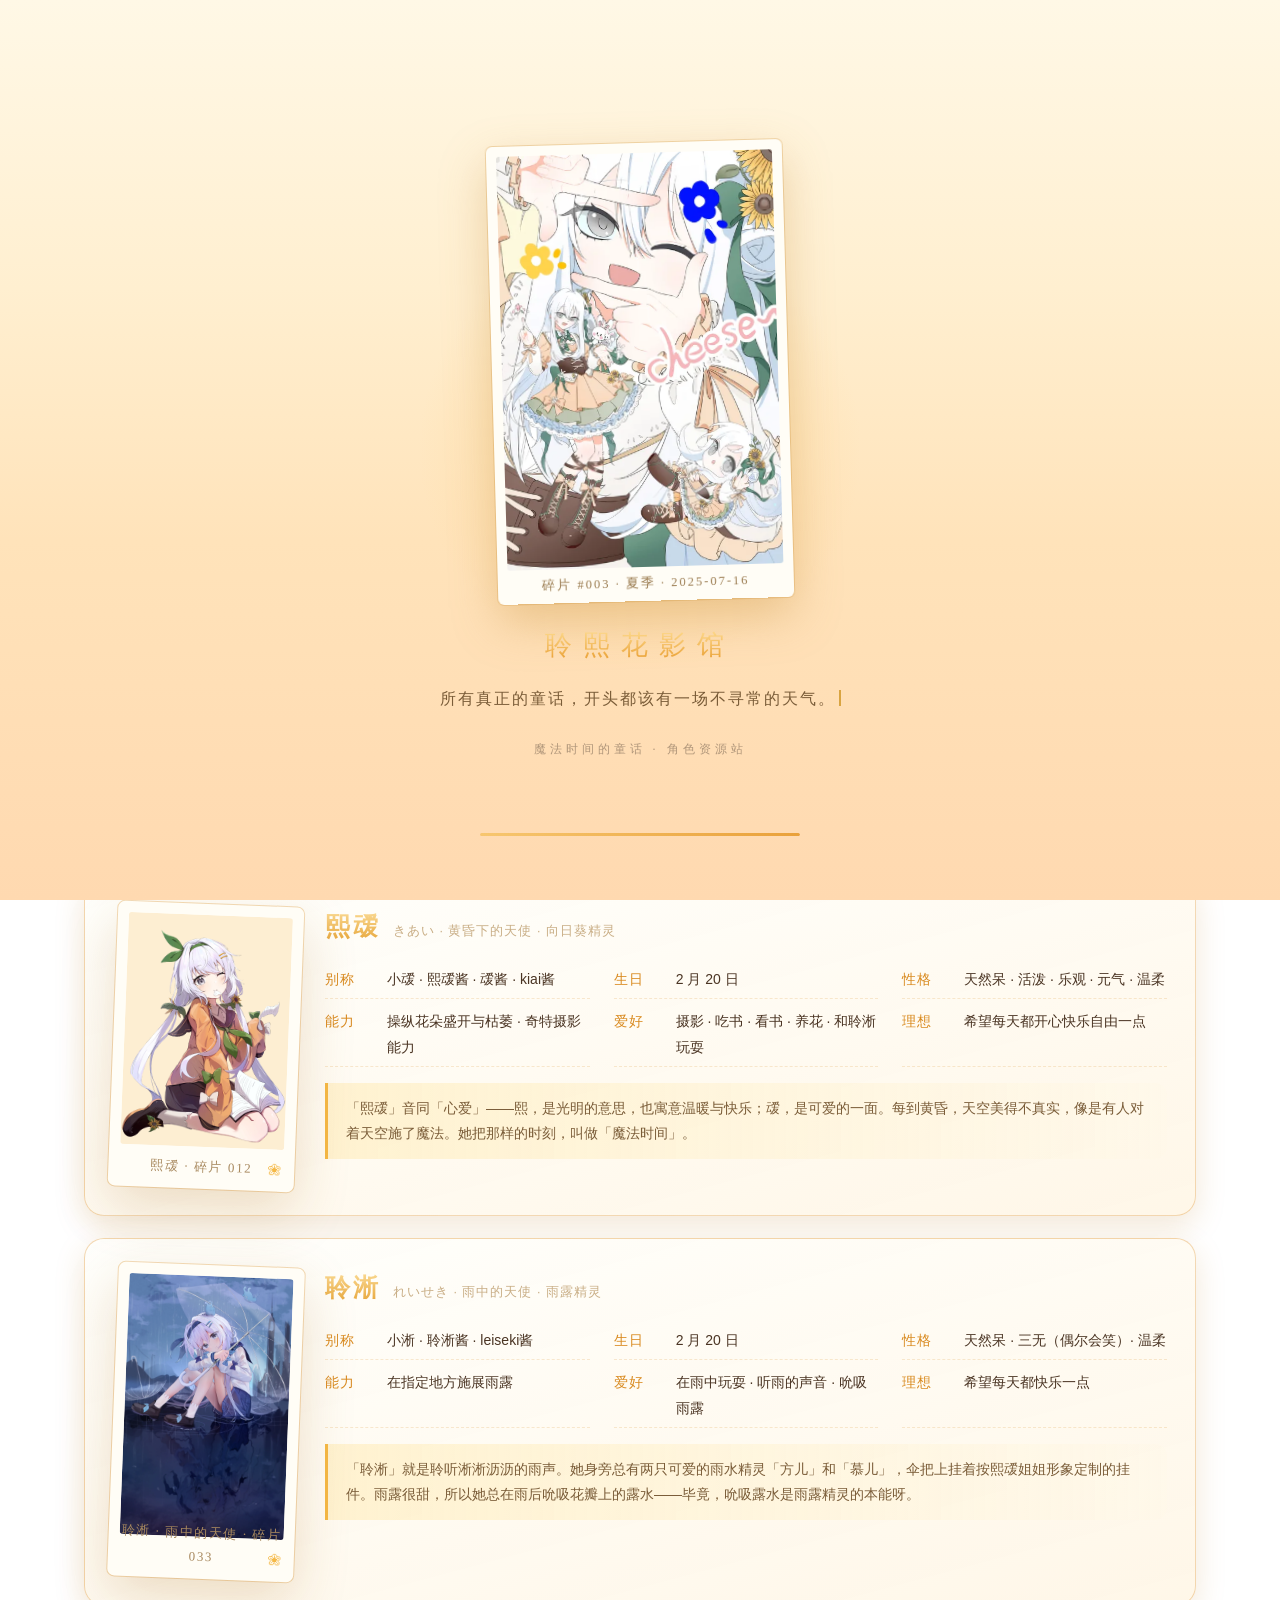
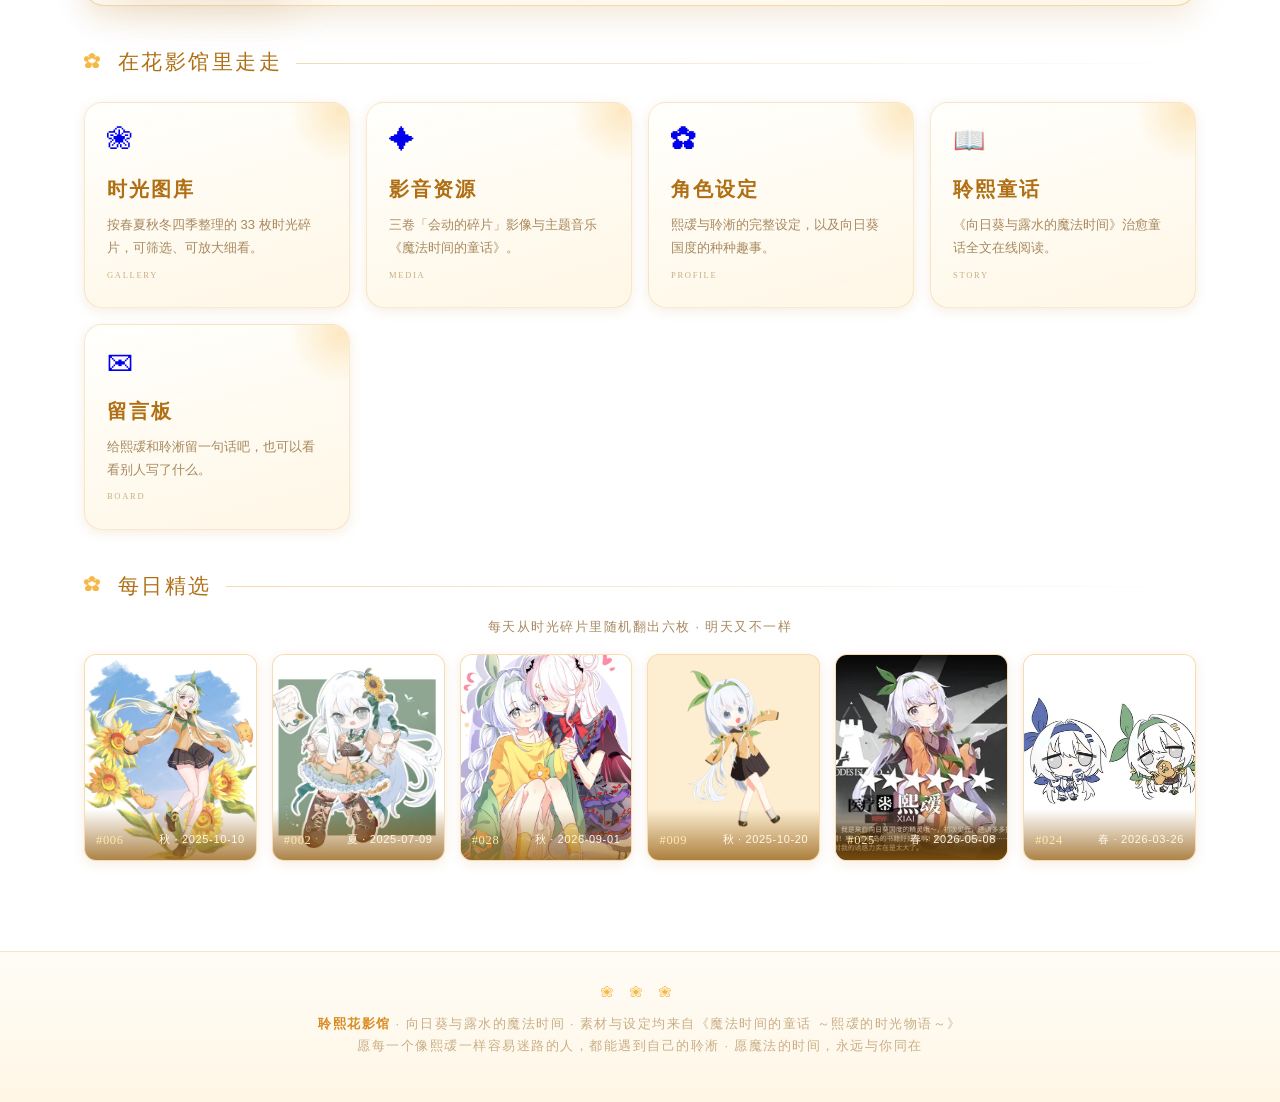
==== commit f9f8d5b6: "聆熙花影馆 · 熙叆角色资源站（全量部署）" ====
--- a/index.html
+++ b/index.html
@@ -4,204 +4,98 @@
 <meta charset="UTF-8">
 <meta name="viewport" content="width=device-width, initial-scale=1.0">
 <title>聆熙花影馆 · 熙叆角色资源站</title>
-<meta name="description" content="向日葵精灵「熙叆」的角色资源档案站：四季时光碎片图库、会动的碎片影像、主题音乐与完整角色设定。">
-<link rel="stylesheet" href="css/style.css">
-<script src="js/music.js"></script>
-<meta name="keywords" content="熙叆,聆淅,向日葵精灵,雨露精灵,聆熙童话,魔法时间的童话,黄昏下的天使,雨中的天使,角色资源站,电子书">
+<meta name="description" content="向日葵精灵熙叆与雨露精灵聆淅的角色花影馆：时光碎片图库、会动的碎片影像、主题音乐、完整角色设定、《聆熙童话》全文在线阅读与访客留言板。">
+<meta name="keywords" content="熙叆,聆淅,向日葵精灵,雨露精灵,聆熙童话,魔法时间的童话,黄昏下的天使,雨中的天使,聆熙花影馆,留言板">
 <meta property="og:type" content="website">
-<meta property="og:site_name" content="聆熙花影馆 · 熙叆角色资源站">
-<meta property="og:title" content="聆熙花影馆 · 熙叆角色资源站 - 向日葵精灵的四季时光">
-<meta property="og:description" content="向日葵精灵熙叆与雨露精灵聆淅的角色资源站：74枚时光碎片图库、会动的碎片影像、主题音乐、角色设定与《聆熙童话》电子书在线阅读。">
-<meta property="og:image" content="preview/009.webp">
-<meta name="theme-color" content="#e9a13b">
-<link rel="icon" href="favicon.png" type="image/png">
-<link rel="apple-touch-icon" href="apple-touch-icon.png">
+<meta property="og:site_name" content="聆熙花影馆">
+<meta property="og:title" content="聆熙花影馆 · 熙叆角色资源站">
+<meta property="og:description" content="向日葵精灵熙叆与雨露精灵聆淅的角色花影馆：时光碎片图库、影像、音乐、设定与童话全文。">
+<meta property="og:image" content="preview/012.webp">
+<meta name="theme-color" content="#f5b845">
+<link rel="icon" href="favicon.png?v=e8541445" type="image/png">
+<link rel="apple-touch-icon" href="apple-touch-icon.png?v=d1be3a2d">
+<link rel="stylesheet" href="css/style.css?v=311ecb7a">
+<script src="js/enter.js?v=142d1659"></script>
 <script type="application/ld+json">
-{"@context":"https://schema.org","@type":"WebSite","name":"聆熙花影馆 · 熙叆角色资源站","description":"向日葵精灵熙叆与雨露精灵聆淅的角色资源站：74枚时光碎片图库、会动的碎片影像、主题音乐、角色设定与《聆熙童话》电子书在线阅读。","url":"https://bannianhua.github.io"}
+{"@context":"https://schema.org","@type":"WebSite","name":"聆熙花影馆 · 熙叆角色资源站","description":"向日葵精灵熙叆与雨露精灵聆淅的角色花影馆","url":"https://bannianhua.github.io"}
 </script>
 </head>
 <body>
-<div id="stars"></div>
+<div id="fx"></div>
 
-<header class="site-nav">
-  <a class="brand" href="index.html">
-    <span class="brand-name">聆熙花影馆</span>
-    <span class="brand-sub">きあい · 黄昏下的天使</span>
+<!-- ================= 顶栏 ================= -->
+<header class="hd">
+  <a class="hd-brand" href="#/">
+    <svg class="hd-sun" viewBox="0 0 64 64" aria-hidden="true">
+      <g fill="url(#petalG)">
+        <ellipse cx="32" cy="10" rx="5.4" ry="11.5"/>
+        <ellipse cx="32" cy="10" rx="5.4" ry="11.5" transform="rotate(45 32 32)"/>
+        <ellipse cx="32" cy="10" rx="5.4" ry="11.5" transform="rotate(90 32 32)"/>
+        <ellipse cx="32" cy="10" rx="5.4" ry="11.5" transform="rotate(135 32 32)"/>
+        <ellipse cx="32" cy="10" rx="5.4" ry="11.5" transform="rotate(180 32 32)"/>
+        <ellipse cx="32" cy="10" rx="5.4" ry="11.5" transform="rotate(225 32 32)"/>
+        <ellipse cx="32" cy="10" rx="5.4" ry="11.5" transform="rotate(270 32 32)"/>
+        <ellipse cx="32" cy="10" rx="5.4" ry="11.5" transform="rotate(315 32 32)"/>
+      </g>
+      <defs>
+        <linearGradient id="petalG" x1="0" y1="0" x2="1" y2="1">
+          <stop offset="0" stop-color="#ffe9b0"/><stop offset=".55" stop-color="#f7c25a"/><stop offset="1" stop-color="#e0972a"/>
+        </linearGradient>
+      </defs>
+      <circle cx="32" cy="32" r="11.5" fill="#8a5a1e"/>
+      <circle cx="32" cy="32" r="7.4" fill="#b07a2a"/>
+    </svg>
+    <span class="hd-title">
+      <span class="hd-name">聆熙花影馆</span>
+      <span class="hd-eng">LINGXI GARDEN</span>
+    </span>
   </a>
-  <nav class="menu">
-    <a href="index.html">主页</a>
-    <a href="gallery.html">时光图库</a>
-    <a href="media.html">影音资源</a>
-    <a href="about.html">角色设定</a>
-    <a href="read.html">聆熙童话</a>
-    <a href="tower/index.html">黄昏塔</a>
-    <a href="game/index.html" target="_blank" rel="noopener">▶ 进入游戏</a>
+  <nav class="hd-nav" id="nav">
+    <a href="#/" data-r="home"><span class="n-zh">主页</span><span class="n-en">HOME</span></a>
+    <a href="#/gallery" data-r="gallery"><span class="n-zh">时光图库</span><span class="n-en">GALLERY</span></a>
+    <a href="#/media" data-r="media"><span class="n-zh">影音资源</span><span class="n-en">MEDIA</span></a>
+    <a href="#/about" data-r="about"><span class="n-zh">角色设定</span><span class="n-en">PROFILE</span></a>
+    <a href="#/read" data-r="read"><span class="n-zh">聆熙童话</span><span class="n-en">STORY</span></a>
+    <a href="#/board" data-r="board"><span class="n-zh">留言板</span><span class="n-en">BOARD</span></a>
   </nav>
 </header>
 
-<main>
-  <!-- ======== Hero ======== -->
-  <section class="hero">
-    <div class="hero-text">
-      <p class="kicker">SUNFLOWER &amp; RAIN · 向日葵与雨露精灵</p>
-      <h1>熙叆</h1>
-      <p class="hero-sub">～ 魔法时间的童话 · 角色资源档案 ～</p>
-      <p class="hero-desc">
-        向日葵国度里，一场太阳雨落进花心，让同一朵花里开出了两个孩子——
-        像太阳一样的向日葵精灵熙叆，和像雨露一样的雨露精灵聆淅。
-        她们一起拍下黄昏的「魔法时间」，一起守护散落的时光碎片，
-        也一起住在开满向日葵的「聆熙花影馆」里。
-      </p>
-      <div class="hero-actions">
-        <a class="btn" href="gallery.html">浏览时光图库</a>
-        <a class="btn" href="media.html">影音资源</a>
-        <a class="btn" href="about.html">完整设定</a>
-      </div>
-    </div>
-    <div class="hero-art">
-      <figure class="frame">
-        <img src="preview/041.webp" alt="熙叆 · 时光碎片 041" loading="eager">
-        <figcaption>熙叆 · 黄昏下的天使 · 碎片 041</figcaption>
-      </figure>
-    </div>
-  </section>
-
-  <!-- ======== 角色资料卡：熙叆 ======== -->
-  <section class="profile-card">
-    <div class="card-head">
-      <h3>熙叆</h3>
-      <span>きあい · 黄昏下的天使 · 向日葵精灵</span>
-    </div>
-    <div class="profile-grid">
-      <div class="row"><span class="k">姓名</span><span class="v">熙叆（きあい）</span></div>
-      <div class="row"><span class="k">别称</span><span class="v">小叆 · 熙叆酱 · 叆酱 · kiai酱</span></div>
-      <div class="row"><span class="k">绰号</span><span class="v">黄昏下的天使</span></div>
-      <div class="row"><span class="k">种族</span><span class="v">向日葵精灵</span></div>
-      <div class="row"><span class="k">生日</span><span class="v">2 月 20 日</span></div>
-      <div class="row"><span class="k">年龄</span><span class="v">这是女孩子的秘密</span></div>
-      <div class="row"><span class="k">性格</span><span class="v">天然呆 · 活泼 · 乐观 · 元气 · 温柔</span></div>
-      <div class="row"><span class="k">能力</span><span class="v">操纵花朵盛开与枯萎 · 奇特摄影能力</span></div>
-      <div class="row"><span class="k">爱好</span><span class="v">摄影 · 吃书 · 看书 · 养花 · 和聆淅玩耍</span></div>
-      <div class="row"><span class="k">理想</span><span class="v">希望每天都开心快乐自由一点</span></div>
-    </div>
-    <p class="profile-quote">
-      「熙叆」音同「心爱」——熙，是光明的意思，也寓意温暖与快乐；叆，是可爱的一面。
-      每到黄昏，天空美得不真实，像是有人对着天空施了魔法。她把那样的时刻，叫做「魔法时间」。
-    </p>
-  </section>
-
-  <!-- ======== 角色资料卡：聆淅 ======== -->
-  <section class="profile-card with-photo">
-    <div class="pc-photo">
-      <figure class="mini-frame">
-        <img src="preview/036.webp" alt="聆淅 · 时光碎片 036" loading="lazy">
-        <figcaption>聆淅 · 雨中的天使 · 碎片 036</figcaption>
-      </figure>
-    </div>
-    <div class="pc-body">
-      <div class="card-head">
-        <h3>聆淅</h3>
-        <span>れいせき · 雨中的天使 · 雨露精灵</span>
-      </div>
-    <div class="profile-grid">
-      <div class="row"><span class="k">姓名</span><span class="v">聆淅（れいせき）</span></div>
-      <div class="row"><span class="k">别称</span><span class="v">小淅 · 聆淅酱 · leiseki酱</span></div>
-      <div class="row"><span class="k">绰号</span><span class="v">雨中的天使</span></div>
-      <div class="row"><span class="k">种族</span><span class="v">雨露精灵</span></div>
-      <div class="row"><span class="k">生日</span><span class="v">2 月 20 日</span></div>
-      <div class="row"><span class="k">年龄</span><span class="v">这是女孩子的秘密</span></div>
-      <div class="row"><span class="k">性格</span><span class="v">天然呆 · 三无（偶尔会笑）· 温柔</span></div>
-      <div class="row"><span class="k">能力</span><span class="v">在指定地方施展雨露</span></div>
-      <div class="row"><span class="k">爱好</span><span class="v">在雨中玩耍 · 听雨的声音 · 吮吸雨露</span></div>
-      <div class="row"><span class="k">理想</span><span class="v">希望每天都快乐一点</span></div>
-    </div>
-    <p class="profile-quote">
-      「聆淅」就是聆听淅淅沥沥的雨声。她身旁总有两只可爱的雨水精灵「方儿」和「慕儿」，
-      伞把上挂着按熙叆姐姐形象定制的挂件。雨露很甜，所以她总在雨后吮吸花瓣上的露水——
-      毕竟，吮吸露水是雨露精灵的本能呀。
-    </p>
-    </div>
-  </section>
-
-  <!-- ======== 统计 ======== -->
-  <section class="stats">
-    <div class="stat"><b>74</b><span>时光碎片 · 照片</span></div>
-    <div class="stat"><b>3</b><span>会动的碎片 · 影像</span></div>
-    <div class="stat"><b>1</b><span>主题音乐</span></div>
-    <div class="stat"><b>4</b><span>季 · 夏秋冬春</span></div>
-    <div class="stat"><b>2</b><span>位 · 熙叆与聆淅</span></div>
-    <div class="stat"><b>49</b><span>章 · 聆熙童话</span></div>
-  </section>
-
-  <!-- ======== 入口 ======== -->
-  <section class="entry-grid">
-    <a class="entry-card" href="gallery.html">
-      <div class="ico">❀</div>
-      <h3>时光图库</h3>
-      <p>2025 夏 ～ 2026 秋的 74 枚时光碎片，按四季与时间筛选，可放大、可下载原图。</p>
-    </a>
-    <a class="entry-card" href="media.html">
-      <div class="ico">✦</div>
-      <h3>影音资源</h3>
-      <p>三卷「会动的碎片」影像与主题音乐《魔法时间的童话》，在线播放与原片下载。</p>
-    </a>
-    <a class="entry-card" href="about.html">
-      <div class="ico">✧</div>
-      <h3>角色设定</h3>
-      <p>熙叆与妹妹聆淅的完整设定：外貌、能力、性格，以及向日葵国度的种种趣事。</p>
-    </a>
-    <a class="entry-card" href="read.html">
-      <div class="ico">📖</div>
-      <h3>聆熙童话 · 电子书</h3>
-      <p>《向日葵与露水的魔法时间》治愈童话：在线阅读 49 章，或下载 EPUB 随身阅读。</p>
-    </a>
-    <a class="entry-card" href="tower/index.html">
-      <div class="ico">🗼</div>
-      <h3>黄昏塔 · 卡牌冒险</h3>
-      <p>像《杀戮尖塔》的肉鸽卡牌游戏：熙叆深入 1200 层黄昏塔，击败暴君与独裁者，救回聆淅。</p>
-    </a>
-    <a class="entry-card" href="game/index.html" target="_blank" rel="noopener">
-      <div class="ico">✿</div>
-      <h3>熙叆物语 · 游戏</h3>
-      <p>《魔法时间的童话 ～熙叆的时光物语～》视觉小说，与她一起走过一年四季。</p>
-    </a>
-  </section>
-
-  <!-- ======== 精选记忆 ======== -->
-  <h2 class="section-title">四季精选</h2>
-  <p class="section-sub">从每一季时光碎片里，挑出几枚与你分享</p>
-  <div class="feature-grid" id="featured"></div>
+<!-- ================= 页面 ================= -->
+<main class="wrap">
+  <section class="page" id="pg-home"></section>
+  <section class="page" id="pg-gallery"></section>
+  <section class="page" id="pg-media"></section>
+  <section class="page" id="pg-about"></section>
+  <section class="page" id="pg-read"></section>
+  <section class="page" id="pg-board"></section>
 </main>
 
-<footer>
-  聆熙花影馆 · 素材与设定均来自《魔法时间的童话 ～熙叆的时光物语～》 ·
-  <a href="game/index.html" target="_blank" rel="noopener">进入游戏</a> · 愿魔法的时间，永远与你同在
+<!-- ================= 灯箱 ================= -->
+<div class="lb" id="lb">
+  <button class="lb-x" id="lb-x" aria-label="关闭">✕</button>
+  <button class="lb-prev" id="lb-prev" aria-label="上一张">‹</button>
+  <button class="lb-next" id="lb-next" aria-label="下一张">›</button>
+  <div class="lb-box">
+    <img id="lb-img" alt="时光碎片">
+    <div class="lb-info">
+      <span>碎片 <b id="lb-no">001</b></span>
+      <span id="lb-season"></span>
+      <span id="lb-date"></span>
+      <span id="lb-size"></span>
+    </div>
+  </div>
+</div>
+
+<!-- ================= 页脚 ================= -->
+<footer class="ft">
+  <div class="ft-flowers">❀ ❀ ❀</div>
+  <b>聆熙花影馆</b> · 向日葵与露水的魔法时间 · 素材与设定均来自《魔法时间的童话 ～熙叆的时光物语～》<br>
+  愿每一个像熙叆一样容易迷路的人，都能遇到自己的聆淅 · 愿魔法的时间，永远与你同在
 </footer>
 
-<script src="js/site.js"></script>
-<script src="js/photos.js"></script>
-<script>
-(function () {
-  // 各季节代表碎片：序幕 / 夏 / 秋 / 冬 / 春(生日) / 春
-  var picks = [1, 9, 16, 34, 43, 50];
-  var host = document.getElementById('featured');
-  var html = '';
-  picks.forEach(function (id) {
-    var p = window.PHOTOS.find(function (x) { return x.id === id; });
-    if (!p) return;
-    html +=
-      '<div class="feature-item" data-id="' + p.id + '" title="时光碎片 ' +
-      String(p.id).padStart(3, '0') + ' · ' + p.date + ' · ' + p.seasonName + '">' +
-      '<img src="' + p.thumb + '" alt="时光碎片 ' + p.id + '" loading="lazy">' +
-      '<span class="tag">' + p.seasonName + ' · ' + p.date + '</span></div>';
-  });
-  host.innerHTML = html;
-  // 点击跳转图库并定位到该碎片
-  host.addEventListener('click', function (e) {
-    var item = e.target.closest('.feature-item');
-    if (item) location.href = 'gallery.html#p' + item.dataset.id;
-  });
-})();
-</script>
+<script src="js/site.js?v=3a40565b"></script>
+<script src="js/photos.js?v=5e7bb7db"></script>
+<script src="js/book.js?v=7193b821"></script>
+<script src="js/app.js?v=84b194d0"></script>
 </body>
 </html>
--- a/css/style.css
+++ b/css/style.css
@@ -1,802 +1,547 @@
 /* ============================================================
-   熙叆角色资源站 · 样式 v2 ——「黄昏魔法时间 · 向日葵」风
-   依据角色设定（向日葵精灵 / 暖黄水手服 / 绿色发带 / 黄昏魔法时间）
-   与素材照片色调（暖米色 · 明亮 · 低饱和）重新设计：
-   奶油米白底 + 向日葵金 + 黄昏柔粉 + 叶绿点缀
+   聆熙花影馆 · 向日葵童话设计系统 v2
+   暖黄魔法时间 / 向日葵 / 奶油童话质感
    ============================================================ */
 
 :root {
-  --gold: #e9a13b;          /* 向日葵金 */
-  --gold-deep: #c97f1e;     /* 深金 */
-  --gold-soft: #f5c56f;     /* 浅金 */
-  --pink: #f282b3;          /* 黄昏柔粉 */
-  --leaf: #7fa65a;          /* 叶绿（呼应绿色发带） */
-  --ink: #4f3a26;           /* 暖棕墨色 */
-  --ink-dim: #8a6f52;       /* 次级文字 */
-  --ink-faint: #b0967a;     /* 弱文字 */
-  --card: #fffdf7;          /* 卡片奶油底 */
-  --card-soft: rgba(255, 252, 242, 0.82);
-  --line: rgba(214, 158, 74, 0.5);        /* 金色描边 */
-  --line-soft: rgba(214, 158, 74, 0.28);  /* 弱描边 */
-  --shadow-warm: rgba(196, 140, 60, 0.20);
-  --bg: linear-gradient(180deg,
-        #fff8e6 0%, #ffefd0 34%, #ffe3ba 60%, #ffd9b0 78%, #f4cfc4 100%);
+  --sun: #f5b845;
+  --sun-deep: #d98a1f;
+  --sun-dark: #b06f14;
+  --sun-light: #ffe6a8;
+  --sun-pale: #fff4d6;
+  --cream: #fffaf0;
+  --cream-2: #fff5e2;
+  --cream-3: #fdeed2;
+  --dusk: #ffb8c6;
+  --dusk-deep: #f08fa6;
+  --sky: #a8d8ea;
+  --leaf: #7fa65a;
+  --leaf-deep: #5c7f3f;
+  --ink: #4a3423;
+  --ink-2: #7a5c38;
+  --ink-3: #a8895f;
+  --ink-4: #c9ae86;
+  --line: rgba(217, 138, 31, .32);
+  --line-soft: rgba(217, 138, 31, .18);
+  --sh-s: 0 3px 12px rgba(190, 130, 40, .14);
+  --sh-m: 0 10px 30px rgba(190, 130, 40, .18);
+  --sh-l: 0 20px 54px rgba(170, 110, 30, .22);
+  --header-h: 74px;
 }
 
 * { margin: 0; padding: 0; box-sizing: border-box; }
-
 html { scroll-behavior: smooth; }
 
 body {
   min-height: 100vh;
-  background: var(--bg);
-  background-attachment: fixed;
   color: var(--ink);
   font-family: "Microsoft YaHei", "PingFang SC", "Hiragino Sans GB", sans-serif;
-  line-height: 1.75;
-}
-
-/* ---------- 黄昏光晕 + 飘落的花瓣与光尘 ---------- */
-body::before {
-  content: '';
-  position: fixed; inset: 0; z-index: 0; pointer-events: none;
+  line-height: 1.8;
   background:
-    radial-gradient(ellipse 42% 30% at 16% 8%, rgba(255, 224, 150, 0.55), transparent 70%),
-    radial-gradient(ellipse 36% 26% at 86% 14%, rgba(255, 196, 120, 0.45), transparent 70%),
-    radial-gradient(ellipse 55% 34% at 50% 104%, rgba(244, 180, 200, 0.35), transparent 72%);
-}
-#stars {
-  position: fixed; inset: 0; z-index: 1; pointer-events: none;
-  overflow: hidden;
-}
-/* 光尘：黄昏里漂浮的细小金色光点 */
-#stars .dust {
-  position: absolute;
-  border-radius: 50%;
-  background: radial-gradient(circle, #ffedb8, rgba(255, 214, 130, 0.1));
-  animation: dustFloat var(--dur, 12s) ease-in-out infinite;
-}
-@keyframes dustFloat {
-  0%, 100% { transform: translateY(0) scale(1); opacity: 0.15; }
-  50%      { transform: translateY(-70px) scale(1.25); opacity: 0.75; }
-}
-/* 花瓣：飘落的向日葵花瓣 */
-#stars .petal {
-  position: absolute;
-  top: -24px;
-  width: 13px; height: 20px;
-  border-radius: 62% 38% 58% 42%;
-  background: linear-gradient(135deg, #ffdd85 10%, #f5b845 60%, #e89c2e 100%);
-  box-shadow: inset -2px -2px 4px rgba(190, 120, 30, 0.35);
-  opacity: 0.9;
-  animation: petalFall var(--dur, 13s) linear infinite;
-}
-@keyframes petalFall {
-  0%   { transform: translate(0, -4vh) rotate(0deg); }
-  25%  { transform: translate(16px, 26vh) rotate(95deg); }
-  50%  { transform: translate(-12px, 52vh) rotate(185deg); }
-  75%  { transform: translate(14px, 78vh) rotate(275deg); }
+    radial-gradient(ellipse 60% 42% at 12% 4%, rgba(255, 226, 150, .72), transparent 62%),
+    radial-gradient(ellipse 48% 34% at 88% 10%, rgba(255, 198, 126, .55), transparent 66%),
+    radial-gradient(ellipse 70% 46% at 50% 104%, rgba(255, 183, 200, .40), transparent 70%),
+    linear-gradient(180deg, var(--cream) 0%, var(--cream-2) 38%, var(--cream-3) 72%, #fbe6cf 100%);
+  background-attachment: fixed;
+  overflow-x: hidden;
+}
+
+/* ---------- 背景花瓣与光尘 ---------- */
+/* z-index 必须高于内容层 .wrap(5) 才能看得见：卡片背景接近不透明（96%），
+   否则飘落的花瓣会被整片盖住；同时低于顶栏(900)与灯箱(1000)，且不挡点击 */
+#fx { position: fixed; inset: 0; z-index: 6; pointer-events: none; overflow: hidden; }
+#fx .fx-dust {
+  position: absolute; border-radius: 50%;
+  background: radial-gradient(circle, #fffbe8, rgba(255, 214, 130, .18));
+  box-shadow: 0 0 6px rgba(255, 214, 130, .5);
+  animation: fxDust var(--dur, 12s) ease-in-out infinite;
+}
+@keyframes fxDust {
+  0%, 100% { transform: translateY(0) scale(1); opacity: .28; }
+  50%      { transform: translateY(-64px) scale(1.35); opacity: .9; }
+}
+#fx .fx-petal {
+  position: absolute; top: -26px; border-radius: 62% 38% 58% 42%;
+  background: linear-gradient(135deg, #ffe29a 8%, #f7bd4e 58%, #e79c24 100%);
+  box-shadow: inset -2px -2px 4px rgba(184, 118, 26, .32), 0 1px 4px rgba(180, 120, 30, .22);
+  animation: fxFall var(--dur, 14s) linear infinite;
+}
+@keyframes fxFall {
+  0%   { transform: translate(0, -6vh) rotate(0deg); }
+  25%  { transform: translate(20px, 26vh) rotate(96deg); }
+  50%  { transform: translate(-16px, 52vh) rotate(188deg); }
+  75%  { transform: translate(18px, 78vh) rotate(278deg); }
   100% { transform: translate(0, 106vh) rotate(360deg); }
 }
 
-/* ---------- 顶栏导航 ---------- */
-header.site-nav {
-  position: sticky; top: 0; z-index: 50;
+/* ============================================================
+   顶栏
+   ============================================================ */
+.hd {
+  position: fixed; top: 0; left: 0; right: 0; z-index: 900;
+  height: var(--header-h);
   display: flex; align-items: center; justify-content: space-between;
-  padding: 12px 28px;
-  background: rgba(255, 250, 238, 0.82);
-  backdrop-filter: blur(10px);
-  border-bottom: 1px solid var(--line-soft);
-}
-.brand {
-  display: flex; align-items: baseline; gap: 10px;
+  padding: 0 clamp(16px, 3vw, 46px);
+  background:
+    radial-gradient(circle at 8% 20%, rgba(255, 224, 150, .55), transparent 52%),
+    radial-gradient(circle at 92% 84%, rgba(255, 190, 150, .35), transparent 56%),
+    linear-gradient(165deg, rgba(255, 252, 244, .96), rgba(255, 243, 222, .93) 42%, rgba(253, 233, 200, .95));
+  backdrop-filter: blur(14px) saturate(1.5);
+  -webkit-backdrop-filter: blur(14px) saturate(1.5);
+  border-bottom: 1px solid var(--line);
+  box-shadow: 0 10px 34px rgba(180, 120, 40, .14), inset 0 1px 0 rgba(255, 255, 255, .8);
+  animation: hdIn .7s cubic-bezier(.2, .8, .2, 1) both;
+}
+@keyframes hdIn { from { opacity: 0; transform: translateY(-18px); } to { opacity: 1; transform: none; } }
+.hd::after {
+  content: ''; position: absolute; inset: 0; pointer-events: none;
+  background-image:
+    radial-gradient(circle at 50% 120%, rgba(245, 184, 69, .18), transparent 62%),
+    repeating-linear-gradient(90deg, transparent, transparent 22px, rgba(217, 138, 31, .05) 22px, rgba(217, 138, 31, .05) 23px);
+}
+.hd-brand { position: relative; z-index: 2; display: flex; align-items: center; gap: 14px; text-decoration: none; }
+.hd-sun { width: 40px; height: 40px; flex: 0 0 40px; animation: sunSpin 26s linear infinite; }
+@keyframes sunSpin { to { transform: rotate(360deg); } }
+.hd-title { display: flex; flex-direction: column; line-height: 1.05; }
+.hd-name {
   font-family: "STKaiti", "KaiTi", "SimSun", serif;
-  text-decoration: none;
-}
-.brand .brand-name {
-  font-size: 22px; font-weight: 700; letter-spacing: 4px;
-  color: var(--gold-deep);
-  text-shadow: 0 0 14px rgba(233, 161, 59, 0.35);
-}
-.brand .brand-sub { font-size: 12px; color: var(--ink-dim); letter-spacing: 2px; }
-nav.menu { display: flex; gap: 6px; flex-wrap: wrap; }
-nav.menu a {
-  padding: 6px 16px;
-  font-size: 14px; letter-spacing: 2px;
-  color: var(--ink-dim);
-  text-decoration: none;
-  border: 1px solid transparent;
-  border-radius: 999px;
-  transition: all 0.18s ease;
-}
-nav.menu a:hover { color: var(--gold-deep); border-color: var(--line); }
-nav.menu a.active {
-  color: #fff;
-  background: linear-gradient(180deg, #f7c66f, var(--gold) 55%, var(--gold-deep));
-  border-color: var(--gold-deep);
-  box-shadow: 0 4px 14px rgba(233, 161, 59, 0.35);
-}
-
-/* ---------- 通用容器 ---------- */
-main {
-  position: relative; z-index: 5;
-  max-width: 1120px;
-  margin: 0 auto;
-  padding: 36px 24px 90px;
-}
-.section-title {
+  font-size: clamp(20px, 2.1vw, 27px); font-weight: 700; letter-spacing: .14em;
+  background: linear-gradient(96deg, #e0a02c 0%, #f7cd63 42%, #d98a1f 100%);
+  -webkit-background-clip: text; background-clip: text; -webkit-text-fill-color: transparent;
+  filter: drop-shadow(0 2px 8px rgba(217, 138, 31, .35));
+  animation: nameGlow 4.2s ease-in-out infinite;
+}
+@keyframes nameGlow {
+  0%, 100% { filter: drop-shadow(0 2px 6px rgba(217, 138, 31, .28)); }
+  50%      { filter: drop-shadow(0 2px 16px rgba(217, 138, 31, .55)); }
+}
+.hd-eng { font-family: "Cinzel", "Times New Roman", serif; font-size: 9.5px; letter-spacing: .34em; color: var(--ink-3); margin-top: 3px; }
+.hd-nav { position: relative; z-index: 2; display: flex; align-items: center; gap: clamp(4px, 1.2vw, 18px); }
+.hd-nav a {
+  position: relative; display: flex; flex-direction: column; align-items: center;
+  padding: 8px 12px; min-width: 62px; text-decoration: none; border-radius: 10px; transition: all .28s ease;
+}
+.hd-nav a .n-zh { font-family: "STKaiti", "KaiTi", serif; font-style: italic; font-size: 15.5px; font-weight: 700; letter-spacing: .06em; color: var(--ink-2); transition: inherit; }
+.hd-nav a .n-en { font-family: "Cinzel", serif; font-size: 8px; letter-spacing: .18em; color: var(--ink-4); margin-top: 1px; transition: inherit; }
+.hd-nav a::after {
+  content: ''; position: absolute; left: 50%; bottom: 2px; width: 0; height: 2px; border-radius: 2px;
+  background: linear-gradient(90deg, var(--sun-light), var(--sun), var(--sun-deep));
+  transform: translateX(-50%); transition: width .3s ease;
+}
+.hd-nav a:hover { background: rgba(255, 236, 190, .6); transform: translateY(-1px); }
+.hd-nav a:hover .n-zh { color: var(--sun-dark); }
+.hd-nav a:hover::after { width: 62%; }
+.hd-nav a.on { background: linear-gradient(180deg, rgba(255, 240, 200, .95), rgba(255, 224, 156, .9)); box-shadow: var(--sh-s), inset 0 0 0 1px var(--line); }
+.hd-nav a.on .n-zh { color: var(--sun-dark); }
+.hd-nav a.on::after { width: 70%; }
+
+/* ============================================================
+   页面容器与切换
+   ============================================================ */
+.wrap { position: relative; z-index: 5; padding-top: var(--header-h); min-height: 100vh; }
+.page { display: none; max-width: 1180px; margin: 0 auto; padding: 40px clamp(16px, 3vw, 34px) 90px; }
+.page.on { display: block; animation: pageIn .62s cubic-bezier(.2, .8, .2, 1) both; }
+@keyframes pageIn { from { opacity: 0; transform: translateY(22px); } to { opacity: 1; transform: none; } }
+
+.p-title {
+  text-align: center; font-family: "STKaiti", "KaiTi", "SimSun", serif;
+  font-size: clamp(27px, 3.4vw, 40px); font-weight: 700; letter-spacing: .16em;
+  background: linear-gradient(180deg, #ffeeb7 4%, #f6c65a 46%, #d3831a 96%);
+  -webkit-background-clip: text; background-clip: text; -webkit-text-fill-color: transparent;
+  filter: drop-shadow(0 3px 12px rgba(211, 131, 26, .3)); margin-bottom: 8px;
+}
+.p-title::before, .p-title::after {
+  content: '❀'; -webkit-text-fill-color: var(--sun); color: var(--sun);
+  font-size: .62em; vertical-align: .18em; opacity: .85;
+}
+.p-title::before { margin-right: .5em; }
+.p-title::after { margin-left: .5em; }
+.p-sub { text-align: center; color: var(--ink-3); font-size: 13.5px; letter-spacing: .12em; margin-bottom: 30px; }
+.p-sub b { color: var(--sun-deep); font-weight: 700; }
+
+.sec-h {
+  display: flex; align-items: center; gap: 14px; margin: 38px 0 20px;
+  font-family: "STKaiti", "KaiTi", serif; font-size: 21px; letter-spacing: .12em; color: var(--sun-dark);
+}
+.sec-h::before { content: '✿'; color: var(--sun); font-size: 17px; }
+.sec-h::after { content: ''; flex: 1; height: 1px; background: linear-gradient(90deg, var(--line), transparent); }
+
+/* ============================================================
+   卡片 / 按钮 / 徽章
+   ============================================================ */
+.card {
+  background: linear-gradient(165deg, rgba(255, 255, 252, .96), rgba(255, 248, 234, .92));
+  border: 1px solid var(--line); border-radius: 18px;
+  box-shadow: var(--sh-m), inset 0 1px 0 rgba(255, 255, 255, .9); padding: 26px 28px;
+}
+.btn {
+  display: inline-flex; align-items: center; gap: 8px;
+  padding: 10px 24px; border-radius: 999px; cursor: pointer;
+  font-family: inherit; font-size: 14.5px; letter-spacing: .1em; text-decoration: none;
+  color: var(--sun-dark); background: linear-gradient(180deg, #fffdf7, #fff3d8);
+  border: 1px solid var(--line); box-shadow: var(--sh-s);
+  transition: all .24s cubic-bezier(.2, .8, .2, 1);
+}
+.btn:hover {
+  color: #fff; border-color: var(--sun-deep);
+  background: linear-gradient(180deg, #f8d071, var(--sun) 55%, var(--sun-deep));
+  box-shadow: 0 8px 22px rgba(217, 138, 31, .38); transform: translateY(-2px);
+}
+.btn.solid {
+  color: #fff; border-color: var(--sun-deep);
+  background: linear-gradient(180deg, #f8d071, var(--sun) 55%, var(--sun-deep));
+  box-shadow: 0 6px 18px rgba(217, 138, 31, .32);
+}
+.btn.solid:hover { box-shadow: 0 12px 28px rgba(217, 138, 31, .46); transform: translateY(-2px); }
+.btn.sm { padding: 6px 16px; font-size: 13px; letter-spacing: .08em; }
+
+/* ============================================================
+   主页 Hero
+   ============================================================ */
+.hero { display: flex; align-items: center; gap: clamp(24px, 4vw, 56px); padding: 18px 0 34px; }
+.hero-txt { flex: 1.12; min-width: 290px; }
+.hero-kicker {
+  display: inline-flex; align-items: center; gap: 8px;
+  font-size: 12px; letter-spacing: .28em; color: var(--leaf-deep);
+  padding: 5px 16px; border-radius: 999px;
+  background: rgba(240, 250, 226, .8); border: 1px solid rgba(127, 166, 90, .35); margin-bottom: 16px;
+}
+.hero h1 {
   font-family: "STKaiti", "KaiTi", "SimSun", serif;
-  font-size: clamp(26px, 4vw, 36px);
-  font-weight: 700;
-  letter-spacing: 6px;
-  text-align: center;
-  margin-bottom: 6px;
-  background: linear-gradient(180deg, #ffdf96 5%, #f0ad41 55%, #cf8320 95%);
-  -webkit-background-clip: text;
-  background-clip: text;
-  -webkit-text-fill-color: transparent;
-  filter: drop-shadow(0 2px 10px rgba(233, 161, 59, 0.3));
-}
-.section-title::before { content: '❀ '; }
-.section-title::after { content: ' ❀'; }
-.section-sub {
-  text-align: center; color: var(--ink-dim); font-size: 14px;
-  margin-bottom: 26px; letter-spacing: 1px;
-}
-
-/* ---------- 按钮 ---------- */
-.btn {
-  display: inline-block;
-  padding: 9px 24px;
-  font-size: 15px;
-  font-family: inherit;
-  color: var(--gold-deep);
-  background: rgba(255, 252, 244, 0.85);
-  border: 1px solid var(--line);
-  border-radius: 999px;
-  cursor: pointer;
-  text-decoration: none;
-  letter-spacing: 3px;
-  transition: all 0.18s ease;
-  box-shadow: 0 3px 10px rgba(196, 140, 60, 0.14);
-}
-.btn:hover {
-  color: #fff;
-  background: linear-gradient(180deg, #f7c66f, var(--gold) 55%, var(--gold-deep));
-  border-color: var(--gold-deep);
-  box-shadow: 0 6px 18px rgba(233, 161, 59, 0.4);
-  transform: translateY(-1px);
-}
-.btn.small { padding: 5px 14px; font-size: 13px; letter-spacing: 1px; }
-
-/* ---------- 首页 Hero ---------- */
-.hero {
-  display: flex; align-items: center; gap: 44px;
-  padding: 30px 8px 44px;
-}
-.hero-text { flex: 1.15; min-width: 300px; }
-.hero-text .kicker {
-  font-size: 13px; letter-spacing: 6px; color: var(--leaf); margin-bottom: 10px;
-}
-.hero-text .kicker::before { content: '🌻 '; font-size: 15px; }
-.hero-text h1 {
-  font-family: "STKaiti", "KaiTi", "SimSun", serif;
-  font-size: clamp(44px, 7vw, 76px);
-  font-weight: 700;
-  letter-spacing: 12px;
-  background: linear-gradient(180deg, #fff0b8 8%, #f5bd52 40%, #e0962a 80%, #c97f1e 100%);
-  -webkit-background-clip: text;
-  background-clip: text;
-  -webkit-text-fill-color: transparent;
-  filter: drop-shadow(0 4px 16px rgba(233, 161, 59, 0.4));
-  animation: sunGlow 3.6s ease-in-out infinite;
-}
-@keyframes sunGlow {
-  0%, 100% { filter: drop-shadow(0 4px 10px rgba(233,161,59,0.28)); }
-  50%      { filter: drop-shadow(0 4px 26px rgba(233,161,59,0.55)); }
-}
-.hero-text .hero-sub {
-  margin-top: 10px;
-  font-family: "STKaiti", "KaiTi", "SimSun", serif;
-  font-size: clamp(14px, 2vw, 20px);
-  color: var(--pink); letter-spacing: 6px;
-}
-.hero-text .hero-desc {
-  margin-top: 18px; color: var(--ink-dim); font-size: 15px; max-width: 520px;
-}
-.hero-actions { margin-top: 26px; display: flex; gap: 14px; flex-wrap: wrap; }
-.hero-art {
-  flex: 0.85; min-width: 260px; max-width: 380px;
-  position: relative;
-}
-/* 拍立得相框：呼应「摄影能力」的设定 */
-.hero-art .frame {
-  background: #fffdf6;
-  padding: 10px 10px 40px;
-  border-radius: 6px;
-  box-shadow: 0 18px 46px var(--shadow-warm), 0 0 0 1px rgba(214, 158, 74, 0.35);
-  transform: rotate(1.6deg);
-  transition: transform 0.5s ease;
-}
-.hero-art .frame:hover { transform: rotate(0deg) scale(1.02); }
-.hero-art img {
-  width: 100%; max-height: 420px;
-  object-fit: cover; display: block;
-  background: #f3e9d8;
-}
-.hero-art .frame figcaption {
-  position: absolute; bottom: 8px; left: 0; right: 0;
-  text-align: center;
-  font-family: "STKaiti", "KaiTi", "SimSun", serif;
-  font-size: 13px; color: #9a7b4f; letter-spacing: 2px;
-}
-/* 相框角落的小花装饰 */
-.hero-art .frame::after {
-  content: '❀';
-  position: absolute; bottom: 6px; right: 14px;
-  color: #e9a13b; font-size: 14px;
-}
-
-/* ---------- 资料卡 ---------- */
-.profile-card {
-  background: var(--card-soft);
-  border: 1px solid var(--line);
-  border-radius: 18px;
-  padding: 26px 30px;
-  margin-bottom: 34px;
-  box-shadow: 0 10px 34px var(--shadow-warm);
-  backdrop-filter: blur(4px);
-}
-.profile-grid {
-  display: grid;
-  grid-template-columns: repeat(auto-fit, minmax(200px, 1fr));
-  gap: 10px 26px;
-}
-.profile-grid .row {
-  display: flex; gap: 8px; align-items: baseline;
-  font-size: 14.5px;
-  border-bottom: 1px dashed rgba(214, 158, 74, 0.35);
-  padding: 6px 0;
-}
-.profile-grid .row .k { color: var(--gold-deep); white-space: nowrap; letter-spacing: 1px; }
-.profile-grid .row .v { color: var(--ink); }
-.profile-quote {
-  margin-top: 16px; padding: 12px 18px;
-  border-left: 3px solid var(--gold);
-  background: rgba(245, 197, 111, 0.18);
-  border-radius: 0 12px 12px 0;
-  color: var(--ink-dim); font-size: 14px;
-}
-
-/* ---------- 统计条 ---------- */
-.stats {
-  display: grid;
-  grid-template-columns: repeat(auto-fit, minmax(150px, 1fr));
-  gap: 16px;
-  margin: 30px 0 40px;
-}
-.stats .stat {
-  text-align: center;
-  padding: 20px 10px;
-  background: var(--card-soft);
-  border: 1px solid var(--line-soft);
-  border-radius: 18px;
-  box-shadow: 0 6px 20px rgba(196, 140, 60, 0.12);
-}
-.stats .stat b {
-  display: block;
-  font-family: "STKaiti", "KaiTi", "SimSun", serif;
-  font-size: 34px;
-  background: linear-gradient(180deg, #ffdf96, #e89c2e);
-  -webkit-background-clip: text;
-  background-clip: text;
-  -webkit-text-fill-color: transparent;
-}
-.stats .stat span { font-size: 13px; color: var(--ink-dim); letter-spacing: 2px; }
-
-/* ---------- 入口卡片 ---------- */
-.entry-grid {
-  display: grid;
-  grid-template-columns: repeat(auto-fit, minmax(220px, 1fr));
-  gap: 18px;
-  margin-bottom: 44px;
-}
-.entry-card {
-  display: block;
-  text-decoration: none;
-  padding: 26px 22px;
-  background: var(--card-soft);
-  border: 1px solid var(--line-soft);
-  border-radius: 18px;
-  box-shadow: 0 6px 20px rgba(196, 140, 60, 0.12);
-  transition: all 0.22s ease;
-}
-.entry-card:hover {
-  transform: translateY(-4px);
-  border-color: var(--line);
-  box-shadow: 0 14px 34px var(--shadow-warm);
-}
-.entry-card .ico {
-  font-family: "STKaiti", "KaiTi", serif;
-  font-size: 30px; color: var(--gold); letter-spacing: 2px;
-}
-.entry-card h3 {
-  margin: 10px 0 6px;
-  font-family: "STKaiti", "KaiTi", "SimSun", serif;
-  font-size: 21px; color: var(--gold-deep); letter-spacing: 3px;
-}
-.entry-card p { font-size: 13px; color: var(--ink-dim); }
-
-/* ---------- 精选记忆 ---------- */
-.feature-grid {
-  display: grid;
-  grid-template-columns: repeat(auto-fit, minmax(150px, 1fr));
-  gap: 14px;
-  margin-bottom: 40px;
-}
-.feature-item {
-  position: relative;
-  border-radius: 12px;
-  overflow: hidden;
-  background: #fdf6e8;
-  border: 1px solid var(--line-soft);
-  aspect-ratio: 1 / 1.15;
-  cursor: pointer;
-  box-shadow: 0 6px 18px rgba(196, 140, 60, 0.14);
-  transition: transform 0.2s ease, box-shadow 0.2s ease;
-}
-.feature-item:hover { transform: translateY(-3px); box-shadow: 0 12px 28px var(--shadow-warm); }
-.feature-item img { width: 100%; height: 100%; object-fit: cover; display: block; }
-.feature-item .tag {
-  position: absolute; left: 8px; bottom: 8px;
-  font-size: 11px; letter-spacing: 2px;
-  color: var(--gold-deep);
-  background: rgba(255, 252, 240, 0.88);
-  padding: 2px 10px;
-  border-radius: 999px;
-  border: 1px solid var(--line);
-}
-
-/* ---------- 图库筛选 ---------- */
-.filters {
-  display: flex; justify-content: center; gap: 10px;
-  flex-wrap: wrap; margin-bottom: 24px;
-}
+  font-size: clamp(46px, 8vw, 86px); font-weight: 700; letter-spacing: .16em; line-height: 1.05;
+  background: linear-gradient(180deg, #fff6d4 6%, #f9d271 40%, #e29a26 78%, #c67c14 100%);
+  -webkit-background-clip: text; background-clip: text; -webkit-text-fill-color: transparent;
+  filter: drop-shadow(0 6px 20px rgba(217, 138, 31, .38));
+  animation: heroGlow 4s ease-in-out infinite;
+}
+@keyframes heroGlow {
+  0%, 100% { filter: drop-shadow(0 6px 14px rgba(217, 138, 31, .28)); }
+  50%      { filter: drop-shadow(0 6px 30px rgba(217, 138, 31, .58)); }
+}
+.hero-sub { margin-top: 6px; font-family: "STKaiti", "KaiTi", serif; font-size: clamp(15px, 1.9vw, 21px); letter-spacing: .16em; color: var(--dusk-deep); }
+.hero-desc { margin-top: 18px; color: var(--ink-2); font-size: 15px; max-width: 560px; }
+.hero-desc em { font-style: normal; color: var(--sun-dark); font-weight: 700; }
+.hero-act { margin-top: 26px; display: flex; gap: 12px; flex-wrap: wrap; }
+.hero-art { flex: .88; min-width: 250px; max-width: 372px; display: flex; justify-content: center; }
+
+.polaroid {
+  position: relative; background: #fffdf6; padding: 11px 11px 42px; border-radius: 7px;
+  box-shadow: var(--sh-l), 0 0 0 1px rgba(217, 138, 31, .3);
+  transform: rotate(2.2deg); transition: transform .5s cubic-bezier(.2, .8, .2, 1);
+}
+.polaroid:hover { transform: rotate(0deg) scale(1.02); }
+.polaroid img { display: block; width: 100%; max-height: 430px; object-fit: cover; border-radius: 3px; background: var(--cream-3); }
+.polaroid figcaption {
+  position: absolute; left: 0; right: 0; bottom: 11px; text-align: center;
+  font-family: "STKaiti", "KaiTi", serif; font-size: 13px; color: var(--ink-3); letter-spacing: .12em;
+}
+.polaroid::after { content: '❀'; position: absolute; right: 13px; bottom: 9px; color: var(--sun); font-size: 13px; }
+
+.stats { display: grid; grid-template-columns: repeat(auto-fit, minmax(140px, 1fr)); gap: 14px; margin: 26px 0 10px; }
+.stat {
+  text-align: center; padding: 18px 10px; border-radius: 16px;
+  background: linear-gradient(170deg, rgba(255, 255, 250, .95), rgba(255, 244, 220, .9));
+  border: 1px solid var(--line-soft); box-shadow: var(--sh-s);
+  transition: transform .28s ease, box-shadow .28s ease;
+}
+.stat:hover { transform: translateY(-4px); box-shadow: var(--sh-m); }
+.stat b {
+  display: block; font-family: "STKaiti", "KaiTi", serif; font-size: 33px; line-height: 1.2;
+  background: linear-gradient(180deg, #ffe6a8, #e29a26);
+  -webkit-background-clip: text; background-clip: text; -webkit-text-fill-color: transparent;
+}
+.stat span { font-size: 12.5px; color: var(--ink-3); letter-spacing: .12em; }
+
+.entries { display: grid; grid-template-columns: repeat(auto-fit, minmax(215px, 1fr)); gap: 16px; margin-top: 8px; }
+.entry {
+  position: relative; display: block; text-decoration: none; overflow: hidden;
+  padding: 24px 22px; border-radius: 18px;
+  background: linear-gradient(165deg, rgba(255, 255, 252, .96), rgba(255, 246, 228, .92));
+  border: 1px solid var(--line-soft); box-shadow: var(--sh-s);
+  transition: all .3s cubic-bezier(.2, .8, .2, 1);
+}
+.entry::before {
+  content: ''; position: absolute; top: -46px; right: -46px; width: 108px; height: 108px;
+  border-radius: 50%; background: radial-gradient(circle, rgba(245, 184, 69, .3), transparent 68%);
+  transition: transform .4s ease;
+}
+.entry:hover { transform: translateY(-6px); border-color: var(--line); box-shadow: var(--sh-m); }
+.entry:hover::before { transform: scale(1.35); }
+.entry .e-ico { font-size: 26px; line-height: 1; }
+.entry h3 { margin: 12px 0 6px; font-family: "STKaiti", "KaiTi", serif; font-size: 20px; letter-spacing: .1em; color: var(--sun-dark); }
+.entry p { font-size: 13px; color: var(--ink-3); }
+.entry .e-en { font-family: "Cinzel", serif; font-size: 8.5px; letter-spacing: .2em; color: var(--ink-4); margin-top: 8px; display: block; }
+
+/* ============================================================
+   角色卡
+   ============================================================ */
+.chara {
+  display: flex; gap: 26px; align-items: flex-start;
+  background: linear-gradient(165deg, rgba(255, 255, 252, .96), rgba(255, 246, 230, .92));
+  border: 1px solid var(--line); border-radius: 20px; padding: 26px 28px;
+  box-shadow: var(--sh-m); margin-bottom: 22px;
+}
+.chara .c-art { flex: 0 0 186px; }
+.chara .c-body { flex: 1; min-width: 0; }
+.chara-hd { display: flex; align-items: baseline; gap: 12px; flex-wrap: wrap; margin-bottom: 12px; }
+.chara-hd h3 {
+  font-family: "STKaiti", "KaiTi", serif; font-size: 25px; letter-spacing: .12em;
+  background: linear-gradient(180deg, #ffe6a8, #e29a26);
+  -webkit-background-clip: text; background-clip: text; -webkit-text-fill-color: transparent;
+}
+.chara-hd .c-alias { font-size: 12.5px; color: var(--ink-4); letter-spacing: .08em; }
+.attrs { display: grid; grid-template-columns: repeat(auto-fit, minmax(198px, 1fr)); gap: 4px 24px; }
+.attr { display: flex; gap: 8px; align-items: baseline; padding: 6px 0; border-bottom: 1px dashed var(--line-soft); font-size: 14px; }
+.attr .k { flex: 0 0 54px; color: var(--sun-deep); letter-spacing: .08em; }
+.attr .v { color: var(--ink); }
+.quote {
+  margin-top: 16px; padding: 13px 18px; font-size: 14px; color: var(--ink-2);
+  border-left: 3px solid var(--sun); border-radius: 0 12px 12px 0;
+  background: linear-gradient(90deg, rgba(255, 240, 200, .8), rgba(255, 248, 232, .5));
+}
+
+/* ============================================================
+   图库
+   ============================================================ */
+.filters { display: flex; justify-content: center; gap: 9px; flex-wrap: wrap; margin-bottom: 24px; }
 .filters button {
-  padding: 7px 20px;
-  font-size: 14px; letter-spacing: 3px;
-  font-family: inherit;
-  color: var(--ink-dim);
-  background: rgba(255, 252, 244, 0.8);
-  border: 1px solid var(--line-soft);
-  border-radius: 999px;
-  cursor: pointer;
-  transition: all 0.18s ease;
-}
-.filters button:hover { color: var(--gold-deep); border-color: var(--line); }
-.filters button.active {
-  color: #fff;
-  background: linear-gradient(180deg, #f7c66f, var(--gold) 55%, var(--gold-deep));
-  border-color: var(--gold-deep);
-  font-weight: 700;
-  box-shadow: 0 4px 14px rgba(233, 161, 59, 0.35);
-}
-.gallery-grid {
-  display: grid;
-  grid-template-columns: repeat(auto-fill, minmax(168px, 1fr));
-  gap: 14px;
-}
-.photo-card {
-  position: relative;
-  border-radius: 12px;
-  overflow: hidden;
-  background: #fdf6e8;
-  border: 1px solid var(--line-soft);
-  aspect-ratio: 1 / 1.18;
-  cursor: zoom-in;
-  box-shadow: 0 6px 18px rgba(196, 140, 60, 0.14);
-  transition: transform 0.2s ease, box-shadow 0.2s ease;
-}
-.photo-card:hover { transform: translateY(-3px) scale(1.01); box-shadow: 0 12px 30px var(--shadow-warm); }
-.photo-card img { width: 100%; height: 100%; object-fit: cover; display: block; }
-.photo-card .meta {
+  padding: 7px 20px; border-radius: 999px; cursor: pointer;
+  font-family: inherit; font-size: 13.5px; letter-spacing: .12em;
+  color: var(--ink-2); background: rgba(255, 252, 244, .88);
+  border: 1px solid var(--line-soft); box-shadow: var(--sh-s); transition: all .24s ease;
+}
+.filters button:hover { color: var(--sun-dark); border-color: var(--line); transform: translateY(-1px); }
+.filters button.on {
+  color: #fff; border-color: var(--sun-deep);
+  background: linear-gradient(180deg, #f8d071, var(--sun) 55%, var(--sun-deep));
+  box-shadow: 0 6px 18px rgba(217, 138, 31, .34);
+}
+.grid-g { display: grid; grid-template-columns: repeat(auto-fill, minmax(164px, 1fr)); gap: 15px; }
+.shard {
+  position: relative; aspect-ratio: 1 / 1.2; overflow: hidden; cursor: zoom-in;
+  border-radius: 12px; background: var(--cream-3);
+  border: 1px solid var(--line-soft); box-shadow: var(--sh-s);
+  transition: transform .3s cubic-bezier(.2, .8, .2, 1), box-shadow .3s ease;
+}
+.shard img { width: 100%; height: 100%; object-fit: cover; display: block; transition: transform .5s ease; }
+.shard:hover { transform: translateY(-6px) rotate(-.6deg); box-shadow: var(--sh-m); }
+.shard:hover img { transform: scale(1.06); }
+.shard .s-meta {
   position: absolute; left: 0; right: 0; bottom: 0;
   display: flex; justify-content: space-between; align-items: center;
-  padding: 18px 10px 8px;
-  background: linear-gradient(transparent, rgba(201, 127, 30, 0.75));
-  font-size: 11.5px; color: #fff8e8; letter-spacing: 1px;
-}
-.photo-card .meta .no { color: #ffe9ad; font-family: "STKaiti", "KaiTi", serif; }
-.gallery-empty { text-align: center; color: var(--ink-faint); padding: 40px 0; }
-.gallery-note {
-  margin-top: 22px; text-align: center; font-size: 12.5px; color: var(--ink-faint);
-}
-
-/* ---------- 灯箱 ---------- */
-#lightbox {
-  position: fixed; inset: 0; z-index: 100;
-  display: none;
-  align-items: center; justify-content: center;
-  background: rgba(96, 62, 28, 0.88);
-  backdrop-filter: blur(6px);
-}
-#lightbox.open { display: flex; animation: fadeIn 0.25s ease both; }
-@keyframes fadeIn { from { opacity: 0; } to { opacity: 1; } }
-#lightbox .lb-box {
-  max-width: min(92vw, 1500px);
-  max-height: 86vh;
-  display: flex; flex-direction: column; align-items: center;
-}
-#lightbox img {
-  max-width: 92vw; max-height: 74vh;
-  object-fit: contain;
-  border-radius: 8px;
-  box-shadow: 0 20px 60px rgba(60, 36, 12, 0.55), 0 0 0 1px rgba(255, 224, 150, 0.4);
-}
-#lightbox .lb-info {
-  margin-top: 14px;
-  display: flex; align-items: center; gap: 16px; flex-wrap: wrap; justify-content: center;
-  color: #ffe9c2; font-size: 14px;
-}
-#lightbox .lb-info b { color: #ffe9ad; font-weight: 700; }
-#lightbox .lb-close {
-  position: absolute; top: 22px; right: 30px;
-  font-size: 30px; color: #ffe9c2;
-  background: none; border: none; cursor: pointer;
-  transition: color 0.15s ease;
-}
-#lightbox .lb-close:hover { color: #ffd9a0; }
-#lightbox .lb-nav {
-  position: absolute; top: 50%; transform: translateY(-50%);
-  font-size: 40px; color: #ffe9c2;
-  background: none; border: none; cursor: pointer;
-  padding: 10px 18px;
-  transition: color 0.15s ease;
-}
-#lightbox .lb-nav:hover { color: #ffedb8; }
-#lightbox .lb-prev { left: 14px; }
-#lightbox .lb-next { right: 14px; }
-
-/* ---------- 影音区 ---------- */
-.video-card {
-  background: var(--card-soft);
-  border: 1px solid var(--line);
-  border-radius: 18px;
-  padding: 20px;
-  margin-bottom: 24px;
-  box-shadow: 0 8px 26px var(--shadow-warm);
-}
-.video-card video, .video-card audio { width: 100%; border-radius: 10px; background: #2a1d10; }
-.video-card .vc-head {
-  display: flex; justify-content: space-between; align-items: baseline;
-  margin-bottom: 12px; flex-wrap: wrap; gap: 8px;
-}
-.video-card h3 {
-  font-family: "STKaiti", "KaiTi", "SimSun", serif;
-  font-size: 20px; color: var(--gold-deep); letter-spacing: 3px;
-}
-.video-card .vc-date { font-size: 12.5px; color: var(--ink-faint); letter-spacing: 1px; }
-.video-card .vc-actions { margin-top: 12px; display: flex; gap: 10px; flex-wrap: wrap; }
-.video-card .vc-note { margin-top: 10px; font-size: 12.5px; color: var(--ink-faint); }
-.audio-card {
-  background: var(--card-soft);
-  border: 1px solid var(--line);
-  border-radius: 18px;
-  padding: 22px;
-  display: flex; flex-direction: column; gap: 12px;
-  box-shadow: 0 8px 26px var(--shadow-warm);
-}
-.audio-card .ac-head { display: flex; justify-content: space-between; align-items: baseline; flex-wrap: wrap; gap: 8px; }
-.audio-card h3 {
-  font-family: "STKaiti", "KaiTi", "SimSun", serif;
-  font-size: 20px; color: var(--gold-deep); letter-spacing: 3px;
-}
-.audio-card .ac-actions { display: flex; gap: 10px; flex-wrap: wrap; }
-
-/* ---------- 设定页 ---------- */
-.chara-section { margin-bottom: 40px; }
-.chara-card {
-  background: var(--card-soft);
-  border: 1px solid var(--line);
-  border-radius: 20px;
-  padding: 30px 34px;
-  margin-bottom: 26px;
-  box-shadow: 0 10px 34px var(--shadow-warm);
-  backdrop-filter: blur(4px);
-}
-.chara-card .cc-head {
-  display: flex; align-items: baseline; gap: 14px; flex-wrap: wrap;
-  margin-bottom: 6px;
-}
-.chara-card .cc-head h2 {
-  font-family: "STKaiti", "KaiTi", "SimSun", serif;
-  font-size: 30px; letter-spacing: 6px;
-  background: linear-gradient(180deg, #ffdf96, #e89c2e);
-  -webkit-background-clip: text;
-  background-clip: text;
-  -webkit-text-fill-color: transparent;
-}
-.chara-card .cc-head .jp { color: var(--pink); font-size: 14px; letter-spacing: 3px; }
-.chara-card .cc-head .aka { color: var(--ink-faint); font-size: 13px; }
-.chara-card .cc-intro { margin-bottom: 18px; color: var(--ink-dim); font-size: 14.5px; }
-.attr-table { width: 100%; border-collapse: collapse; margin-bottom: 18px; }
-.attr-table td {
-  padding: 8px 12px;
-  border-bottom: 1px dashed rgba(214, 158, 74, 0.3);
-  font-size: 14.5px; vertical-align: top;
-}
-.attr-table td.k {
-  width: 96px; color: var(--gold-deep); white-space: nowrap;
-  letter-spacing: 2px;
-}
-.story-block { margin-top: 6px; }
-.story-block h4 {
-  font-family: "STKaiti", "KaiTi", "SimSun", serif;
-  font-size: 17px; color: var(--pink); letter-spacing: 3px;
-  margin: 18px 0 8px;
-}
-.story-block h4::before { content: '✿ '; }
-.story-block p { font-size: 14.5px; color: var(--ink-dim); margin-bottom: 10px; }
-
-/* ---------- 资料卡小标题（主页角色卡） ---------- */
-.profile-card .card-head {
-  display: flex; align-items: baseline; gap: 12px; flex-wrap: wrap;
-  margin-bottom: 12px;
-}
-.profile-card .card-head h3 {
-  font-family: "STKaiti", "KaiTi", "SimSun", serif;
-  font-size: 24px; letter-spacing: 5px;
-  background: linear-gradient(180deg, #ffdf96, #e89c2e);
-  -webkit-background-clip: text;
-  background-clip: text;
-  -webkit-text-fill-color: transparent;
-}
-.profile-card .card-head span { font-size: 13px; color: var(--ink-faint); letter-spacing: 2px; }
-
-/* 带照片的资料卡（左图右文） */
-.profile-card.with-photo {
-  display: flex; gap: 28px; align-items: flex-start;
-}
-.profile-card .pc-photo { flex: 0 0 190px; }
-.pc-photo .mini-frame {
-  position: relative;
-  background: #fffdf6;
-  padding: 8px 8px 30px;
-  border-radius: 6px;
-  box-shadow: 0 12px 28px var(--shadow-warm), 0 0 0 1px rgba(214, 158, 74, 0.35);
-  transform: rotate(-2deg);
-  transition: transform 0.4s ease;
-}
-.pc-photo .mini-frame:hover { transform: rotate(0deg) scale(1.02); }
-.pc-photo img {
-  width: 100%; max-height: 300px;
-  object-fit: cover; display: block;
-  border-radius: 3px;
-  background: #f3e9d8;
-}
-.pc-photo figcaption {
-  position: absolute; left: 0; right: 0; bottom: 6px;
-  text-align: center;
-  font-family: "STKaiti", "KaiTi", "SimSun", serif;
-  font-size: 12px; color: #9a7b4f; letter-spacing: 2px;
-}
-.profile-card .pc-body { flex: 1; min-width: 0; }
-
-/* ---------- 书籍信息卡（聆熙童话） ---------- */
-.book-card {
-  display: flex; gap: 26px; align-items: flex-start;
-  background: var(--card-soft);
-  border: 1px solid var(--line);
-  border-radius: 20px;
-  padding: 26px 30px;
-  margin-bottom: 30px;
-  box-shadow: 0 10px 34px var(--shadow-warm);
-  backdrop-filter: blur(4px);
-}
-.book-cover {
-  flex: 0 0 190px;
-  aspect-ratio: 3 / 4.2;
-  background: linear-gradient(160deg, #ffdf9a 0%, #f2b33d 45%, #d98a1f 100%);
-  border-radius: 10px;
-  padding: 22px 16px;
-  display: flex; flex-direction: column; justify-content: space-between;
-  box-shadow: 0 12px 30px rgba(196, 140, 60, 0.35), inset 0 0 0 3px rgba(255, 255, 255, 0.25);
-  color: #5c3a10;
-}
-.book-cover .bc-title {
-  font-family: "STKaiti", "KaiTi", "SimSun", serif;
-  font-size: 30px; font-weight: 700; letter-spacing: 8px;
-  color: #fff8e6;
-  text-shadow: 0 2px 10px rgba(160, 90, 10, 0.55);
-}
-.book-cover .bc-sub {
-  font-family: "STKaiti", "KaiTi", "SimSun", serif;
-  font-size: 15px; line-height: 1.8; letter-spacing: 3px;
-  color: #7a4f14;
-}
-.book-cover .bc-emoji { font-size: 20px; letter-spacing: 6px; }
-.book-info { flex: 1; min-width: 260px; }
-.book-info h3 {
-  font-family: "STKaiti", "KaiTi", "SimSun", serif;
-  font-size: 22px; color: var(--gold-deep); letter-spacing: 3px;
-  margin-bottom: 4px;
-}
-.book-info .book-meta { font-size: 13px; color: var(--ink-faint); margin-bottom: 12px; }
-.book-intro p { font-size: 14.5px; color: var(--ink-dim); margin-bottom: 10px; }
-.book-download { display: flex; gap: 10px; flex-wrap: wrap; margin-top: 14px; }
-.book-note { margin-top: 10px; font-size: 12.5px; color: var(--ink-faint); }
-
-/* ---------- 在线阅读器 ---------- */
-.reader {
-  display: flex; gap: 18px; align-items: flex-start;
-}
-.reader-side {
-  flex: 0 0 250px;
-  max-height: 72vh;
-  overflow-y: auto;
-  background: var(--card-soft);
-  border: 1px solid var(--line);
-  border-radius: 16px;
-  padding: 14px;
-  box-shadow: 0 8px 26px var(--shadow-warm);
-  position: sticky; top: 90px;
-}
-.rs-head {
-  display: flex; justify-content: space-between; align-items: center;
-  margin-bottom: 10px;
-}
-.rs-head span {
-  font-family: "STKaiti", "KaiTi", "SimSun", serif;
-  font-size: 17px; letter-spacing: 4px; color: var(--gold-deep);
-}
-#btn-close-side { display: none; }
-.cl-group {
-  font-size: 12px; letter-spacing: 3px; color: var(--ink-faint);
-  margin: 12px 4px 6px; padding-bottom: 4px;
-  border-bottom: 1px dashed var(--line-soft);
-}
-.chap-list a {
-  display: block;
-  padding: 7px 10px;
-  font-size: 13.5px;
-  color: var(--ink-dim);
-  text-decoration: none;
-  border-radius: 8px;
-  transition: all 0.15s ease;
-}
-.chap-list a:hover { background: rgba(245, 197, 111, 0.25); color: var(--gold-deep); }
-.chap-list a.active {
-  background: linear-gradient(180deg, #f7c66f, var(--gold) 60%, var(--gold-deep));
-  color: #fff;
-  font-weight: 700;
-}
-.reader-main { flex: 1; min-width: 0; }
-.reader-bar {
-  display: flex; align-items: center; gap: 8px; flex-wrap: wrap;
-  margin-bottom: 14px;
-}
-.reader-bar .rb-pos { font-size: 13px; color: var(--ink-faint); letter-spacing: 1px; margin: 0 6px; }
-.reader-bar .rb-tools { margin-left: auto; display: flex; gap: 8px; }
-.reader-content {
-  background: var(--card);
-  border: 1px solid var(--line-soft);
-  border-radius: 16px;
-  padding: 40px 46px 60px;
-  min-height: 60vh;
-  font-size: 18px;
-  box-shadow: 0 10px 34px var(--shadow-warm);
-}
-.reader-content .rc-title {
-  font-family: "STKaiti", "KaiTi", "SimSun", serif;
-  font-size: 28px; letter-spacing: 5px;
-  color: var(--gold-deep);
-  text-align: center;
-  margin-bottom: 26px;
-  padding-bottom: 16px;
-  border-bottom: 1px dashed var(--line-soft);
-}
-.reader-content .rc-body p {
-  text-indent: 2em;
-  color: var(--ink);
-  line-height: 2.05;
-  margin-bottom: 0.9em;
-}
-.reader-content .rc-body h2 {
-  font-family: "STKaiti", "KaiTi", "SimSun", serif;
-  font-size: 22px; color: var(--gold-deep); text-align: center;
-  letter-spacing: 4px; margin: 26px 0 14px;
-}
-.reader-content .rc-body em { color: var(--pink); font-style: normal; }
-.reader-content .rc-body strong { color: var(--gold-deep); }
-/* 封面页与全书完（居中排版） */
-.reader-content .rc-cover { text-align: center; padding-top: 26px; }
-.reader-content .rc-cover h2 {
-  font-size: 44px; letter-spacing: 12px;
-  background: linear-gradient(180deg, #ffdf96, #e89c2e);
-  -webkit-background-clip: text;
-  background-clip: text;
-  -webkit-text-fill-color: transparent;
-  margin-bottom: 10px;
-}
-.reader-content .rc-cover p { text-indent: 0; color: var(--ink-dim); letter-spacing: 2px; margin-bottom: 6px; }
-.reader-content .rc-colophon { text-align: center; padding-top: 30px; }
-.reader-content .rc-colophon p { text-indent: 0; color: var(--ink-dim); margin-bottom: 14px; }
-.reader-content .rc-colophon p:first-child { color: var(--gold-deep); font-size: 1.1em; }
-.reader-foot {
-  display: flex; justify-content: center; gap: 12px;
-  margin-top: 16px;
-}
-
-/* ---------- 全站背景音乐悬浮按钮 ---------- */
-#bgm-float {
-  position: fixed; right: 22px; bottom: 24px; z-index: 200;
-  width: 54px; height: 54px;
-  border-radius: 50%;
-  border: 2px solid var(--gold-deep);
-  background: linear-gradient(180deg, #f7c66f, var(--gold) 55%, var(--gold-deep));
-  color: #fff;
-  font-size: 24px;
-  font-family: "STKaiti", "KaiTi", serif;
-  box-shadow: 0 6px 20px rgba(233, 161, 59, 0.45);
-  cursor: pointer;
+  padding: 20px 11px 9px; font-size: 11px; letter-spacing: .06em; color: #fff8e6;
+  background: linear-gradient(transparent, rgba(150, 96, 20, .78));
+}
+.shard .s-no { font-family: "STKaiti", "KaiTi", serif; color: #ffe9ad; font-size: 12.5px; }
+.empty { text-align: center; color: var(--ink-4); padding: 46px 0; }
+
+/* 灯箱 */
+.lb { position: fixed; inset: 0; z-index: 1000; display: none; align-items: center; justify-content: center; background: rgba(74, 48, 18, .88); backdrop-filter: blur(8px); }
+.lb.on { display: flex; animation: lbIn .3s ease both; }
+@keyframes lbIn { from { opacity: 0; } to { opacity: 1; } }
+.lb-box { max-width: min(93vw, 1320px); max-height: 88vh; display: flex; flex-direction: column; align-items: center; }
+.lb-box img {
+  max-width: 93vw; max-height: 74vh; object-fit: contain; border-radius: 10px;
+  box-shadow: 0 26px 70px rgba(50, 28, 6, .6), 0 0 0 1px rgba(255, 226, 154, .45); background: #241708;
+}
+.lb-info { margin-top: 14px; display: flex; gap: 18px; flex-wrap: wrap; justify-content: center; color: #ffe9c2; font-size: 13.5px; }
+.lb-info b { color: #ffe9ad; }
+.lb-x, .lb-prev, .lb-next { position: absolute; background: none; border: none; cursor: pointer; color: #ffe9c2; transition: color .18s ease; }
+.lb-x { top: 20px; right: 28px; font-size: 30px; }
+.lb-prev, .lb-next { top: 50%; transform: translateY(-50%); font-size: 42px; padding: 8px 18px; }
+.lb-prev { left: 12px; } .lb-next { right: 12px; }
+.lb-x:hover, .lb-prev:hover, .lb-next:hover { color: #ffd47a; }
+
+/* ============================================================
+   影音
+   ============================================================ */
+.vcard {
+  background: linear-gradient(165deg, rgba(255, 255, 252, .96), rgba(255, 246, 230, .92));
+  border: 1px solid var(--line); border-radius: 18px; padding: 20px; margin-bottom: 20px; box-shadow: var(--sh-m);
+}
+.vcard-hd { display: flex; justify-content: space-between; align-items: baseline; gap: 10px; flex-wrap: wrap; margin-bottom: 12px; }
+.vcard-hd h3 { font-family: "STKaiti", "KaiTi", serif; font-size: 19px; letter-spacing: .1em; color: var(--sun-dark); }
+.vcard-hd span { font-size: 12px; color: var(--ink-4); letter-spacing: .06em; }
+.vcard video { width: 100%; border-radius: 12px; background: #2a1c0c; display: block; }
+.vcard .note { margin-top: 10px; font-size: 12px; color: var(--ink-4); }
+
+.music {
+  position: relative; overflow: hidden; display: flex; flex-direction: column; gap: 14px;
+  padding: 26px 28px; border-radius: 22px;
+  background:
+    radial-gradient(circle at 12% 18%, rgba(255, 226, 150, .6), transparent 58%),
+    linear-gradient(165deg, rgba(255, 253, 246, .97), rgba(255, 242, 216, .94));
+  border: 1px solid var(--line); box-shadow: var(--sh-m);
+}
+.music-hd { display: flex; align-items: center; gap: 14px; }
+.music-hd .m-ico {
+  width: 48px; height: 48px; flex: 0 0 48px; border-radius: 50%;
+  display: flex; align-items: center; justify-content: center; font-size: 22px; color: #fff;
+  background: linear-gradient(180deg, #f8d071, var(--sun) 55%, var(--sun-deep));
+  box-shadow: 0 6px 18px rgba(217, 138, 31, .36);
+}
+.music-hd .m-txt h3 { font-family: "STKaiti", "KaiTi", serif; font-size: 20px; letter-spacing: .1em; color: var(--sun-dark); }
+.music-hd .m-txt p { font-size: 12.5px; color: var(--ink-4); }
+.music audio { width: 100%; border-radius: 999px; }
+.music .m-state { font-size: 12.5px; color: var(--ink-3); letter-spacing: .04em; }
+
+/* ============================================================
+   设定 / 阅读
+   ============================================================ */
+.chara-page { margin-bottom: 26px; }
+.ctable { width: 100%; border-collapse: collapse; margin: 6px 0 18px; }
+.ctable td { padding: 9px 12px; font-size: 14.5px; vertical-align: top; border-bottom: 1px dashed var(--line-soft); }
+.ctable td.k { width: 92px; color: var(--sun-deep); letter-spacing: .1em; white-space: nowrap; }
+.story h4 { margin: 20px 0 8px; font-family: "STKaiti", "KaiTi", serif; font-size: 17px; letter-spacing: .1em; color: var(--dusk-deep); }
+.story h4::before { content: '✿ '; color: var(--sun); }
+.story p { font-size: 14.5px; color: var(--ink-2); margin-bottom: 9px; }
+
+.reader { display: flex; gap: 18px; align-items: flex-start; }
+.rd-side {
+  flex: 0 0 244px; position: sticky; top: calc(var(--header-h) + 16px);
+  max-height: calc(100vh - var(--header-h) - 40px); overflow-y: auto;
+  padding: 14px; border-radius: 16px;
+  background: linear-gradient(165deg, rgba(255, 255, 252, .96), rgba(255, 246, 230, .92));
+  border: 1px solid var(--line); box-shadow: var(--sh-m);
+  scrollbar-width: thin; scrollbar-color: var(--sun) transparent;
+}
+.rd-side .rs-h { display: flex; justify-content: space-between; align-items: center; margin-bottom: 10px; }
+.rd-side .rs-h span { font-family: "STKaiti", "KaiTi", serif; font-size: 17px; letter-spacing: .14em; color: var(--sun-dark); }
+.rd-group { margin: 12px 4px 6px; padding-bottom: 4px; font-size: 11.5px; letter-spacing: .16em; color: var(--ink-4); border-bottom: 1px dashed var(--line-soft); }
+.rd-side a { display: block; padding: 7px 10px; border-radius: 9px; font-size: 13.5px; color: var(--ink-2); text-decoration: none; transition: all .18s ease; }
+.rd-side a:hover { background: rgba(255, 238, 196, .7); color: var(--sun-dark); }
+.rd-side a.on { color: #fff; font-weight: 700; background: linear-gradient(180deg, #f8d071, var(--sun) 60%, var(--sun-deep)); box-shadow: 0 4px 12px rgba(217, 138, 31, .3); }
+.rd-main { flex: 1; min-width: 0; }
+.rd-bar { display: flex; align-items: center; gap: 8px; flex-wrap: wrap; margin-bottom: 13px; }
+.rd-bar .pos { font-size: 12.5px; color: var(--ink-4); margin: 0 6px; letter-spacing: .06em; }
+.rd-bar .tools { margin-left: auto; display: flex; gap: 8px; }
+.rd-body {
+  padding: 40px 46px 56px; border-radius: 18px; min-height: 62vh; font-size: 18px; line-height: 2.05;
+  background: linear-gradient(180deg, rgba(255, 255, 252, .97), rgba(255, 251, 240, .95));
+  border: 1px solid var(--line-soft); box-shadow: var(--sh-m);
+}
+.rd-body h1 {
+  margin-bottom: 26px; padding-bottom: 15px; text-align: center;
+  font-family: "STKaiti", "KaiTi", serif; font-size: 27px; letter-spacing: .14em; color: var(--sun-dark);
+  border-bottom: 1px dashed var(--line);
+}
+.rd-body p { text-indent: 2em; margin-bottom: .85em; color: var(--ink); }
+.rd-body h2 { margin: 26px 0 14px; text-align: center; font-family: "STKaiti", "KaiTi", serif; font-size: 21px; letter-spacing: .12em; color: var(--sun-dark); }
+.rd-body em { color: var(--dusk-deep); font-style: normal; }
+.rd-body strong { color: var(--sun-dark); }
+.rd-body.cover { text-align: center; padding-top: 60px; }
+.rd-body.cover h2 {
+  font-size: 40px; letter-spacing: .2em;
+  background: linear-gradient(180deg, #ffe6a8, #e29a26);
+  -webkit-background-clip: text; background-clip: text; -webkit-text-fill-color: transparent;
+}
+.rd-body.cover p { text-indent: 0; color: var(--ink-3); letter-spacing: .1em; }
+.rd-body.colophon { text-align: center; padding-top: 60px; }
+.rd-body.colophon p { text-indent: 0; color: var(--ink-2); }
+
+/* ============================================================
+   页脚
+   ============================================================ */
+.ft {
+  position: relative; z-index: 5; text-align: center; padding: 30px 20px 44px;
+  font-size: 12.5px; letter-spacing: .12em; color: var(--ink-4);
+  border-top: 1px solid var(--line-soft);
+  background: linear-gradient(180deg, rgba(255, 250, 238, .5), rgba(255, 244, 224, .8));
+}
+.ft b { color: var(--sun-deep); font-weight: 700; }
+.ft .ft-flowers { color: var(--sun); letter-spacing: .5em; margin-bottom: 8px; }
+
+/* ============================================================
+   留言板
+   ============================================================ */
+.mb-form { padding: 20px 22px 18px; }
+.mb-row { display: flex; align-items: center; gap: 12px; flex-wrap: wrap; margin-bottom: 12px; }
+.mb-nick {
+  flex: 0 1 260px; min-width: 160px; padding: 10px 14px; border-radius: 11px;
+  border: 1px solid var(--line); background: rgba(255, 253, 246, .95);
+  font-family: inherit; font-size: 14px; color: var(--ink); outline: none;
+  transition: border-color .2s ease, box-shadow .2s ease;
+}
+.mb-nick:focus { border-color: var(--sun); box-shadow: 0 0 0 3px rgba(245, 184, 69, .18); }
+.mb-hint { font-size: 12px; color: var(--ink-4); }
+.mb-input {
+  width: 100%; min-height: 108px; resize: vertical; padding: 13px 15px; border-radius: 12px;
+  border: 1px solid var(--line); background: rgba(255, 253, 246, .95);
+  font-family: inherit; font-size: 14.5px; line-height: 1.8; color: var(--ink); outline: none;
+  transition: border-color .2s ease, box-shadow .2s ease;
+}
+.mb-input:focus { border-color: var(--sun); box-shadow: 0 0 0 3px rgba(245, 184, 69, .18); }
+.mb-acts { display: flex; align-items: center; justify-content: space-between; gap: 12px; margin-top: 12px; flex-wrap: wrap; }
+.mb-btns { display: flex; gap: 10px; flex-wrap: wrap; }
+.mb-count { font-size: 12.5px; color: var(--ink-4); font-variant-numeric: tabular-nums; }
+.mb-status { min-height: 22px; margin: 14px 2px 6px; font-size: 13px; }
+.mb-note { color: var(--sun-dark); background: rgba(255, 244, 214, .75); border-radius: 999px; padding: 4px 12px; display: inline-block; }
+
+.mb-list { display: flex; flex-direction: column; gap: 14px; margin-top: 6px; }
+.mb-item {
+  display: flex; gap: 14px; padding: 16px 18px; border-radius: 16px;
+  background: linear-gradient(165deg, rgba(255, 255, 252, .96), rgba(255, 246, 230, .92));
+  border: 1px solid var(--line-soft); box-shadow: var(--sh-s);
+  transition: transform .2s ease, box-shadow .2s ease;
+}
+.mb-item:hover { transform: translateY(-2px); box-shadow: var(--sh-m); }
+.mb-av {
+  flex: 0 0 42px; width: 42px; height: 42px; border-radius: 50%;
   display: flex; align-items: center; justify-content: center;
-  transition: transform 0.15s ease;
+  color: #fff; font-family: "STKaiti", "KaiTi", serif; font-size: 19px; font-weight: 700;
+  box-shadow: 0 3px 10px rgba(150, 96, 20, .22), inset 0 0 0 2px rgba(255, 255, 255, .55);
   user-select: none;
 }
-#bgm-float:hover { transform: scale(1.08); }
-#bgm-float.playing {
-  animation: bgmPulse 1.8s ease-out infinite;
-}
-@keyframes bgmPulse {
-  0%   { box-shadow: 0 0 0 0 rgba(233, 161, 59, 0.55); }
-  100% { box-shadow: 0 0 0 20px rgba(233, 161, 59, 0); }
-}
-/* 未播放时：呼吸光晕提示 */
-#bgm-float:not(.playing) {
-  animation: bgmHint 1.6s ease-in-out infinite;
-}
-@keyframes bgmHint {
-  0%, 100% { box-shadow: 0 6px 20px rgba(233, 161, 59, 0.4); }
-  50%      { box-shadow: 0 6px 28px rgba(233, 161, 59, 0.9); }
-}
-
-/* ---------- 页脚 ---------- */
-footer {
-  position: relative; z-index: 5;
-  text-align: center;
-  padding: 26px 20px 40px;
-  color: var(--ink-faint);
-  font-size: 12.5px;
-  letter-spacing: 2px;
-  border-top: 1px solid var(--line-soft);
-  background: rgba(255, 250, 238, 0.5);
-}
-footer a { color: var(--gold-deep); text-decoration: none; }
-footer a:hover { color: var(--gold); }
-
-/* ---------- 响应式 ---------- */
-@media (max-width: 760px) {
-  header.site-nav { flex-direction: column; gap: 10px; padding: 12px 14px; }
-  .hero { flex-direction: column-reverse; gap: 26px; }
+.mb-body { flex: 1; min-width: 0; }
+.mb-hd { display: flex; align-items: baseline; gap: 10px; flex-wrap: wrap; margin-bottom: 5px; }
+.mb-hd b { font-family: "STKaiti", "KaiTi", serif; font-size: 16px; color: var(--sun-dark); letter-spacing: .04em; }
+.mb-hd span { font-size: 11.5px; color: var(--ink-4); }
+.mb-tag {
+  font-size: 10.5px; color: var(--sun-deep); font-weight: 700;
+  background: rgba(245, 184, 69, .18); border: 1px solid rgba(245, 184, 69, .45);
+  border-radius: 999px; padding: 1px 8px;
+}
+.mb-text { font-size: 14.5px; color: var(--ink); line-height: 1.85; white-space: pre-wrap; word-break: break-word; }
+.mb-ops { display: flex; gap: 14px; margin-top: 9px; }
+.mb-op {
+  background: none; border: none; cursor: pointer; padding: 0;
+  font-family: inherit; font-size: 12.5px; color: var(--sun-dark); text-decoration: none;
+  border-bottom: 1px dashed rgba(217, 138, 31, .5); transition: color .18s ease;
+}
+.mb-op:hover { color: var(--sun-deep); border-bottom-style: solid; }
+.mb-empty {
+  text-align: center; padding: 46px 20px; border-radius: 16px; color: var(--ink-4);
+  border: 1px dashed var(--line);
+  background: linear-gradient(165deg, rgba(255, 255, 252, .8), rgba(255, 247, 232, .6));
+}
+.mb-more { display: flex; justify-content: center; margin-top: 20px; }
+
+/* ============================================================
+   响应式
+   ============================================================ */
+@media (max-width: 860px) {
+  :root { --header-h: 118px; }
+  .hd { flex-direction: column; justify-content: center; gap: 4px; padding: 8px 12px; }
+  .hd-sun { width: 30px; height: 30px; flex-basis: 30px; }
+  .hd-nav { width: 100%; justify-content: center; gap: 2px; }
+  .hd-nav a { min-width: 50px; padding: 5px 8px; }
+  .hd-nav a .n-zh { font-size: 13px; }
+  .hd-nav a .n-en { display: none; }
+  .hero { flex-direction: column-reverse; gap: 24px; }
   .hero-art { max-width: 300px; }
-  main { padding: 24px 14px 70px; }
-  .chara-card { padding: 20px 18px; }
-  .book-card { flex-direction: column; padding: 20px 18px; }
-  .book-cover { flex: 0 0 auto; width: 170px; align-self: center; }
-  .profile-card.with-photo { flex-direction: column; align-items: center; }
-  .profile-card .pc-photo { flex: 0 0 auto; width: 180px; }
+  .chara { flex-direction: column; align-items: center; }
+  .chara .c-art { flex: 0 0 auto; width: 176px; }
   .reader { flex-direction: column; }
-  .reader-side {
-    position: fixed; left: 0; top: 0; bottom: 0; z-index: 90;
-    width: min(78vw, 300px);
-    max-height: none;
-    border-radius: 0 16px 16px 0;
-    transform: translateX(-105%);
-    transition: transform 0.25s ease;
-    background: rgba(255, 252, 242, 0.97);
+  .rd-side {
+    position: fixed; left: 0; top: 0; bottom: 0; z-index: 950; width: min(80vw, 300px);
+    max-height: none; border-radius: 0 16px 16px 0; transform: translateX(-104%);
+    transition: transform .28s ease; background: rgba(255, 252, 244, .98);
   }
-  .reader-side.open { transform: translateX(0); }
-  #btn-close-side { display: inline-block; }
-  .reader-content { padding: 26px 20px 44px; }
-  .reader-bar .rb-tools { margin-left: 0; }
-}
+  .rd-side.open { transform: none; }
+  .rd-body { padding: 26px 20px 44px; }
+  .rd-bar .tools { margin-left: 0; }
+  .mb-form { padding: 16px 15px 14px; }
+  .mb-nick { flex: 1 1 100%; }
+  .mb-item { padding: 14px 14px; gap: 11px; }
+  .mb-av { flex-basis: 36px; width: 36px; height: 36px; font-size: 16px; }
+}
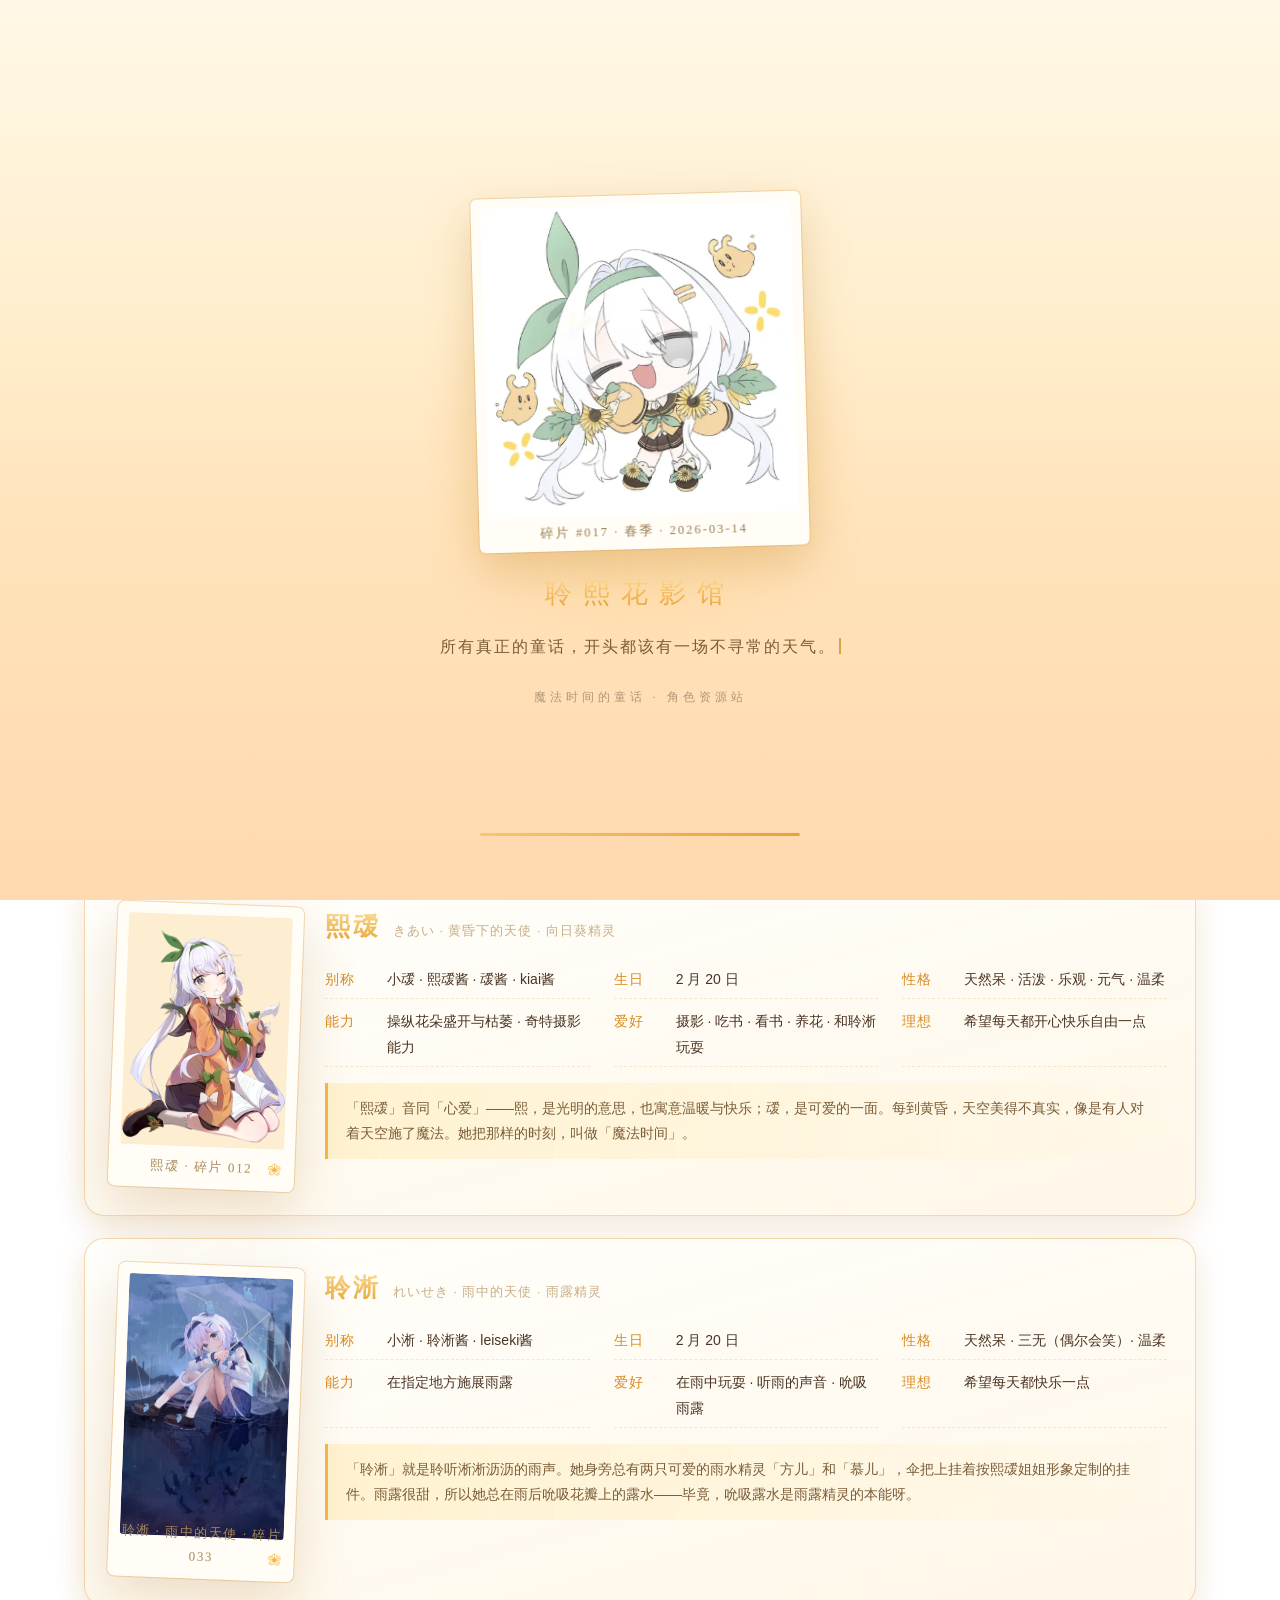
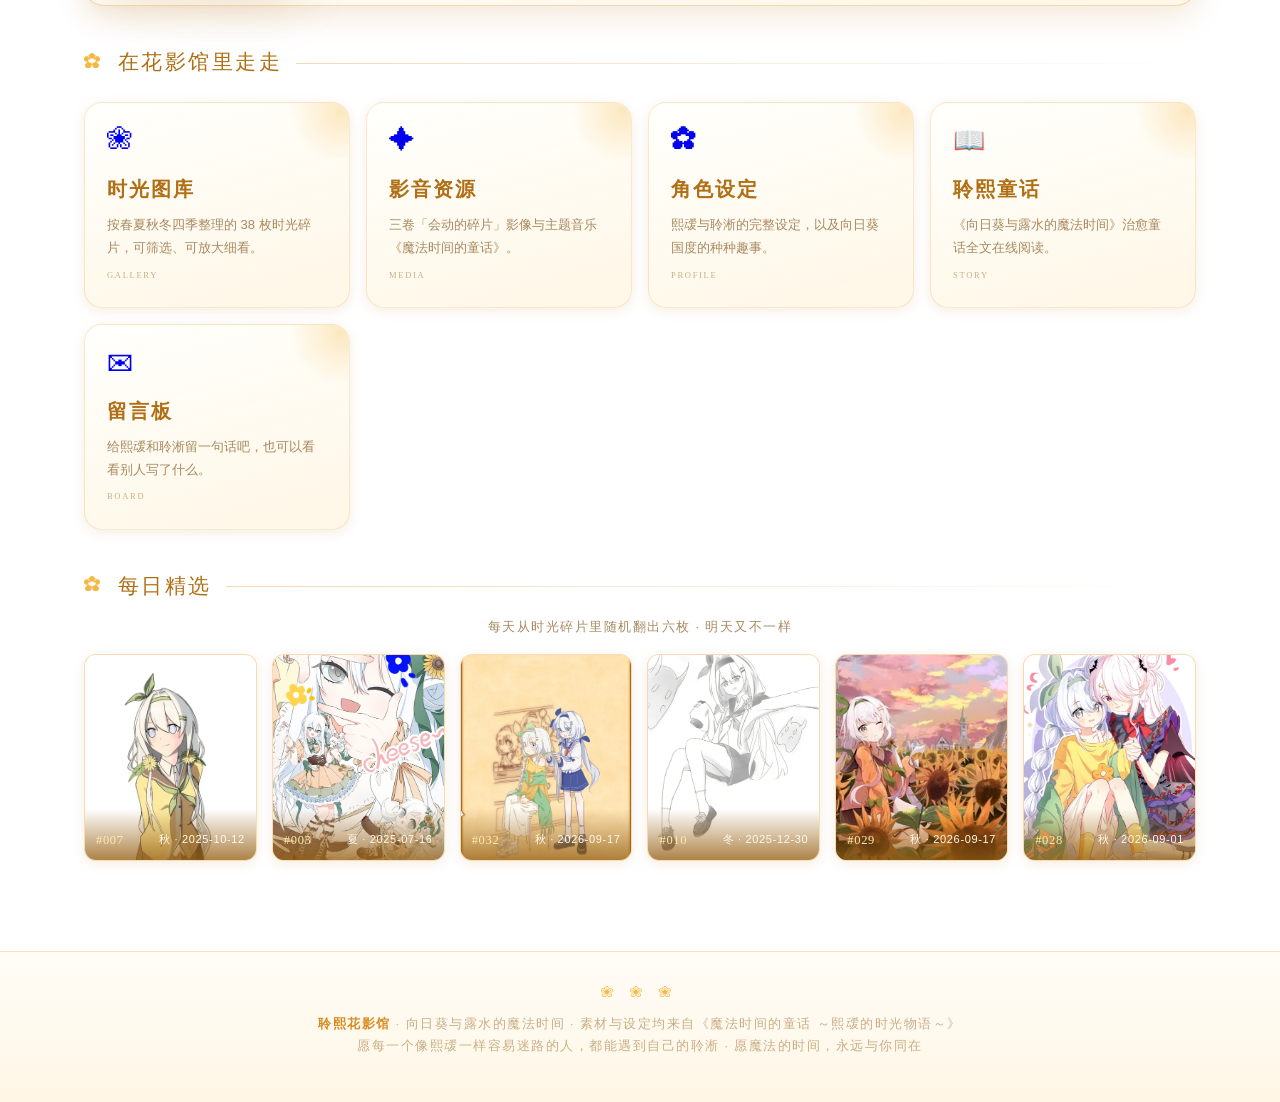
==== commit f0f42017: "聆熙花影馆 · 图库新增 5 枚时光碎片（034-038，共 38 枚）" ====
--- a/index.html
+++ b/index.html
@@ -17,7 +17,7 @@
 <link rel="stylesheet" href="css/style.css?v=311ecb7a">
 <script src="js/enter.js?v=142d1659"></script>
 <script type="application/ld+json">
-{"@context":"https://schema.org","@type":"WebSite","name":"聆熙花影馆 · 熙叆角色资源站","description":"向日葵精灵熙叆与雨露精灵聆淅的角色花影馆","url":"https://bannianhua.github.io"}
+{"@context":"https://schema.org","@type":"WebSite","name":"聆熙花影馆 · 熙叆角色资源站","description":"向日葵精灵熙叆与雨露精灵聆淅的角色花影馆"}
 </script>
 </head>
 <body>
@@ -94,7 +94,7 @@
 </footer>
 
 <script src="js/site.js?v=3a40565b"></script>
-<script src="js/photos.js?v=5e7bb7db"></script>
+<script src="js/photos.js?v=90a690db"></script>
 <script src="js/book.js?v=7193b821"></script>
 <script src="js/app.js?v=84b194d0"></script>
 </body>
